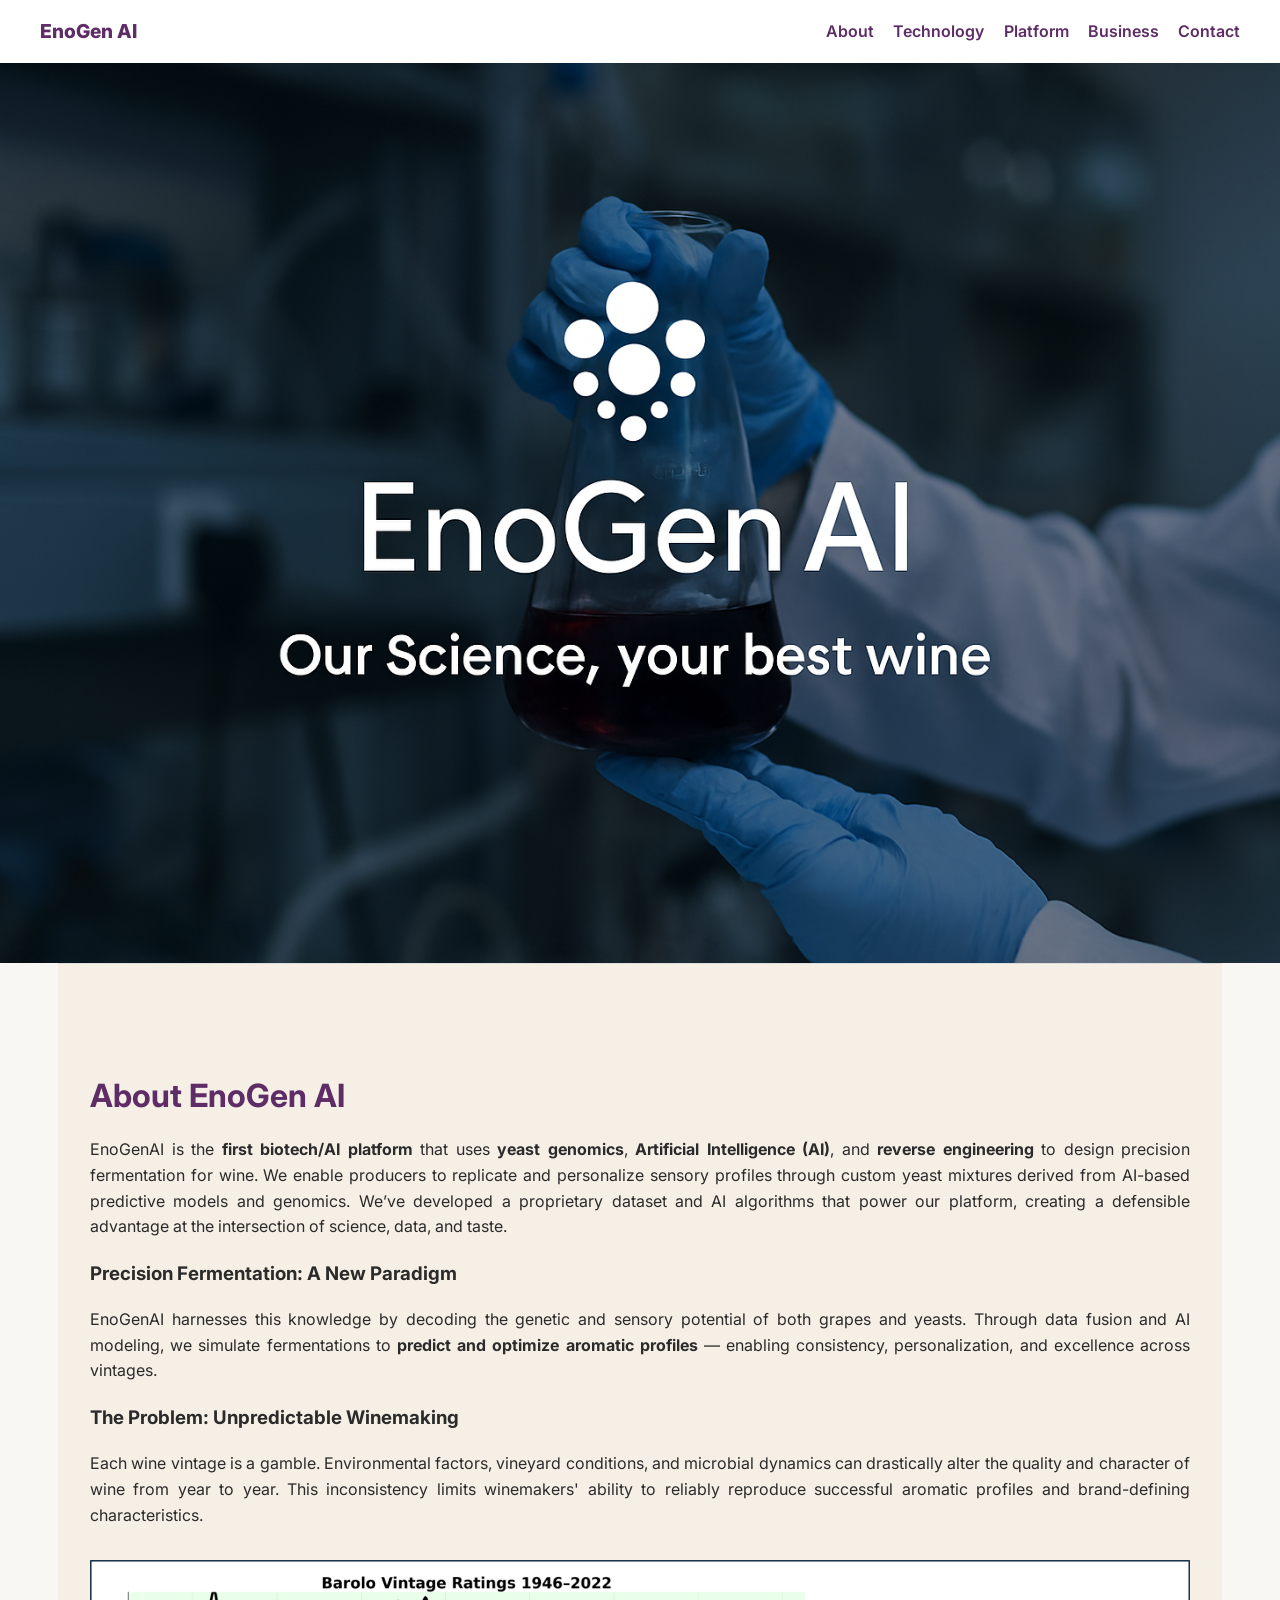
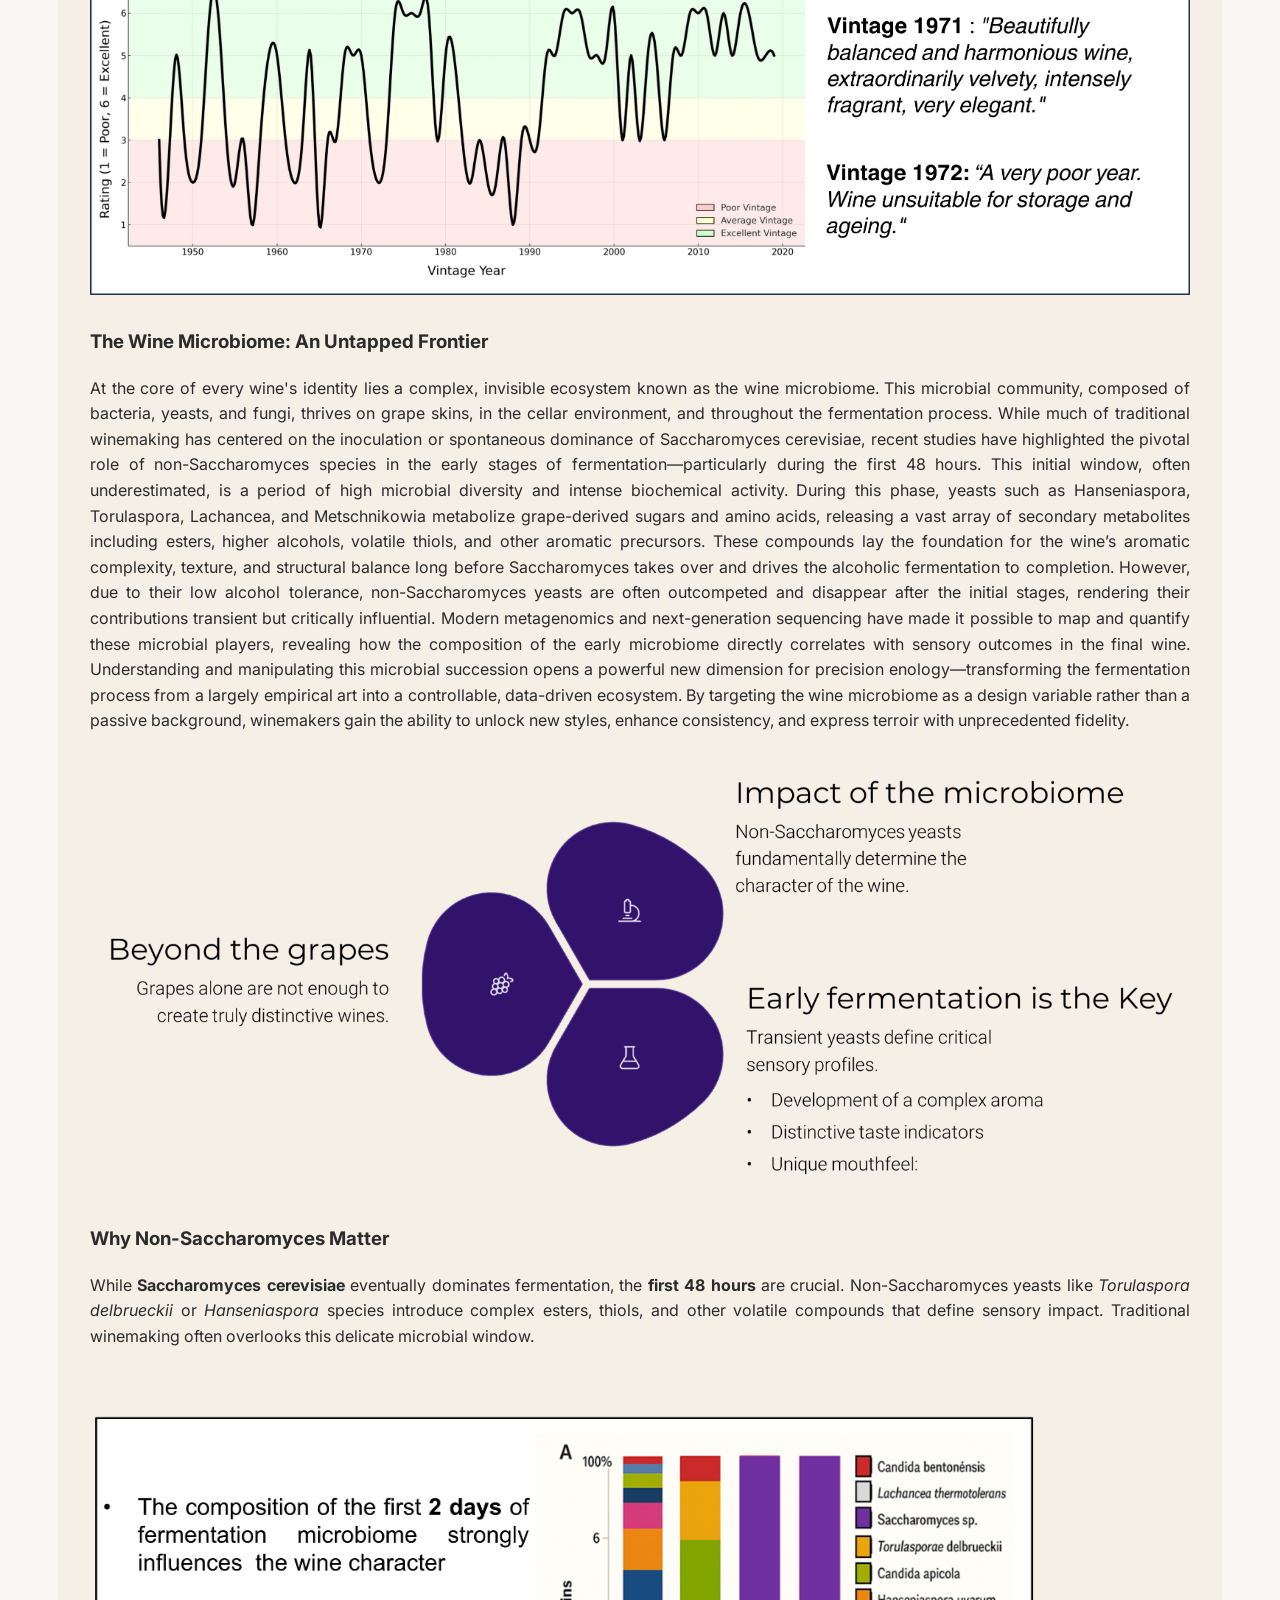
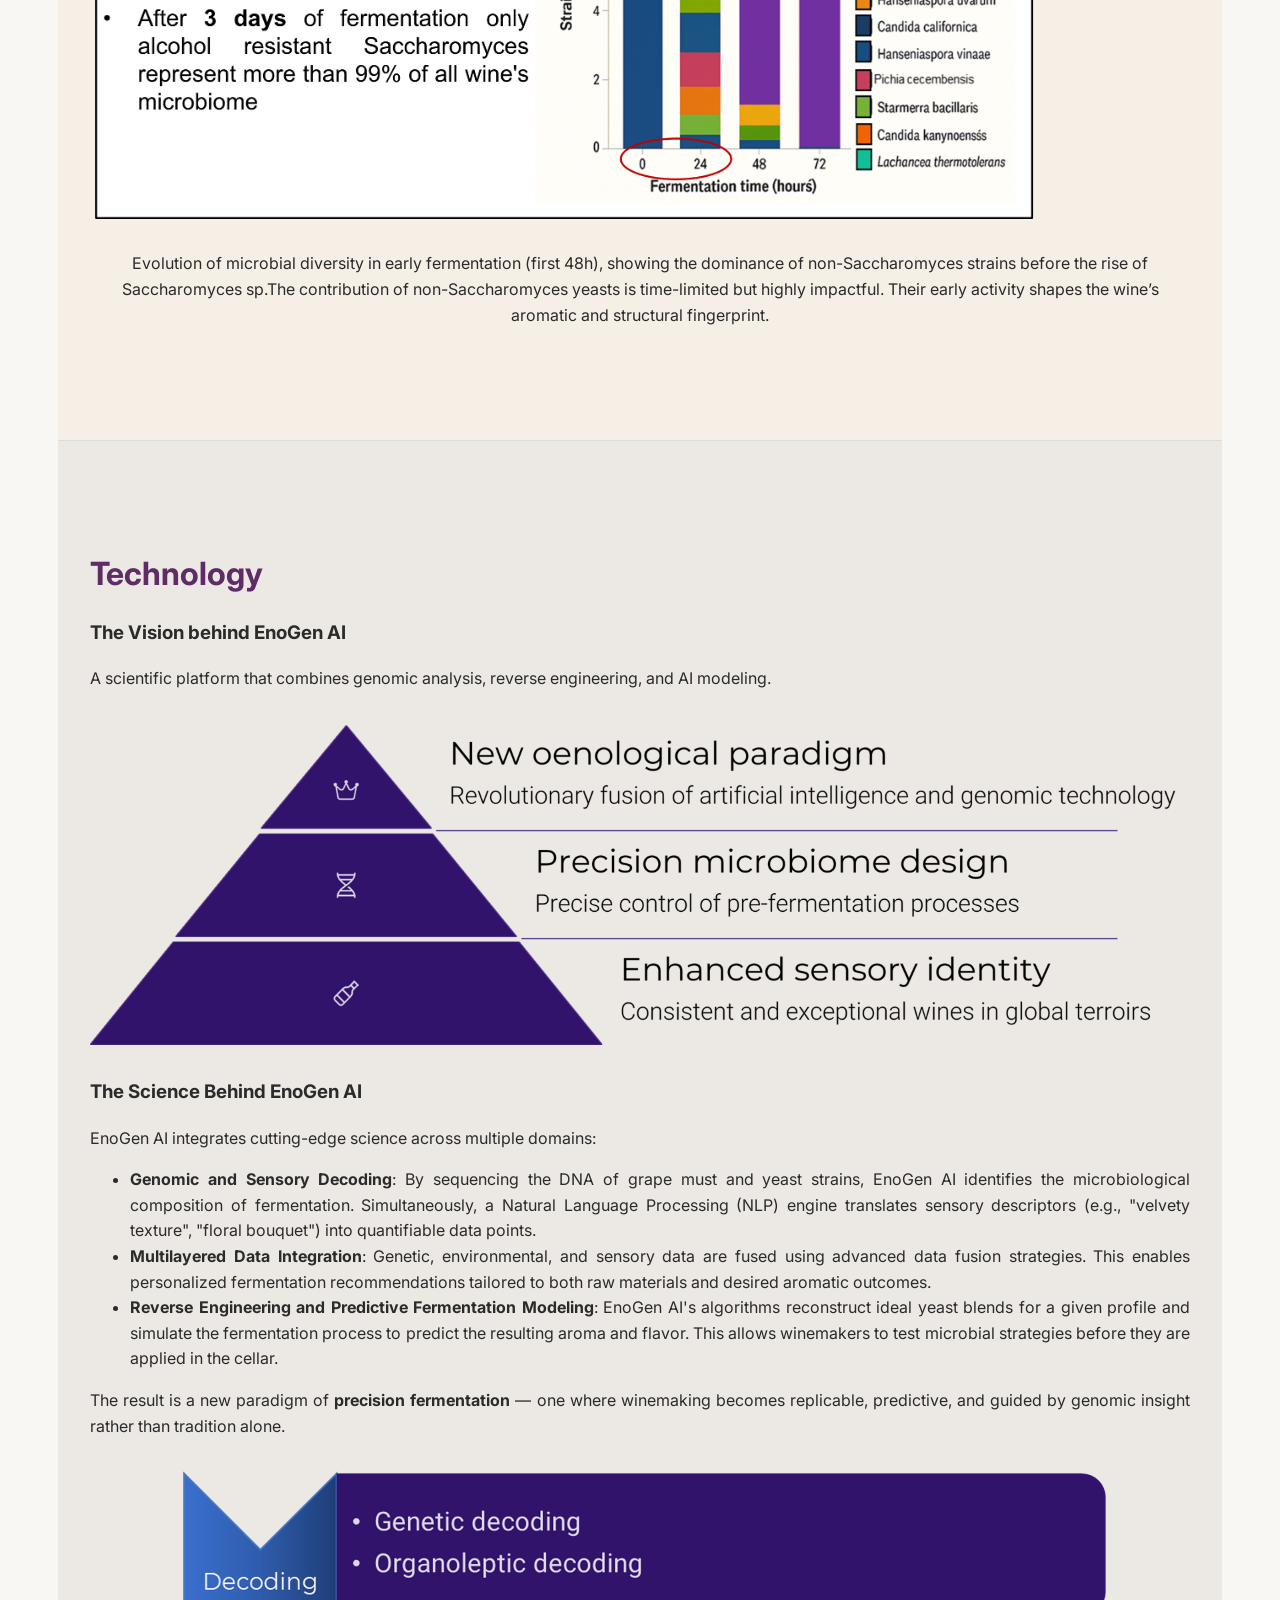
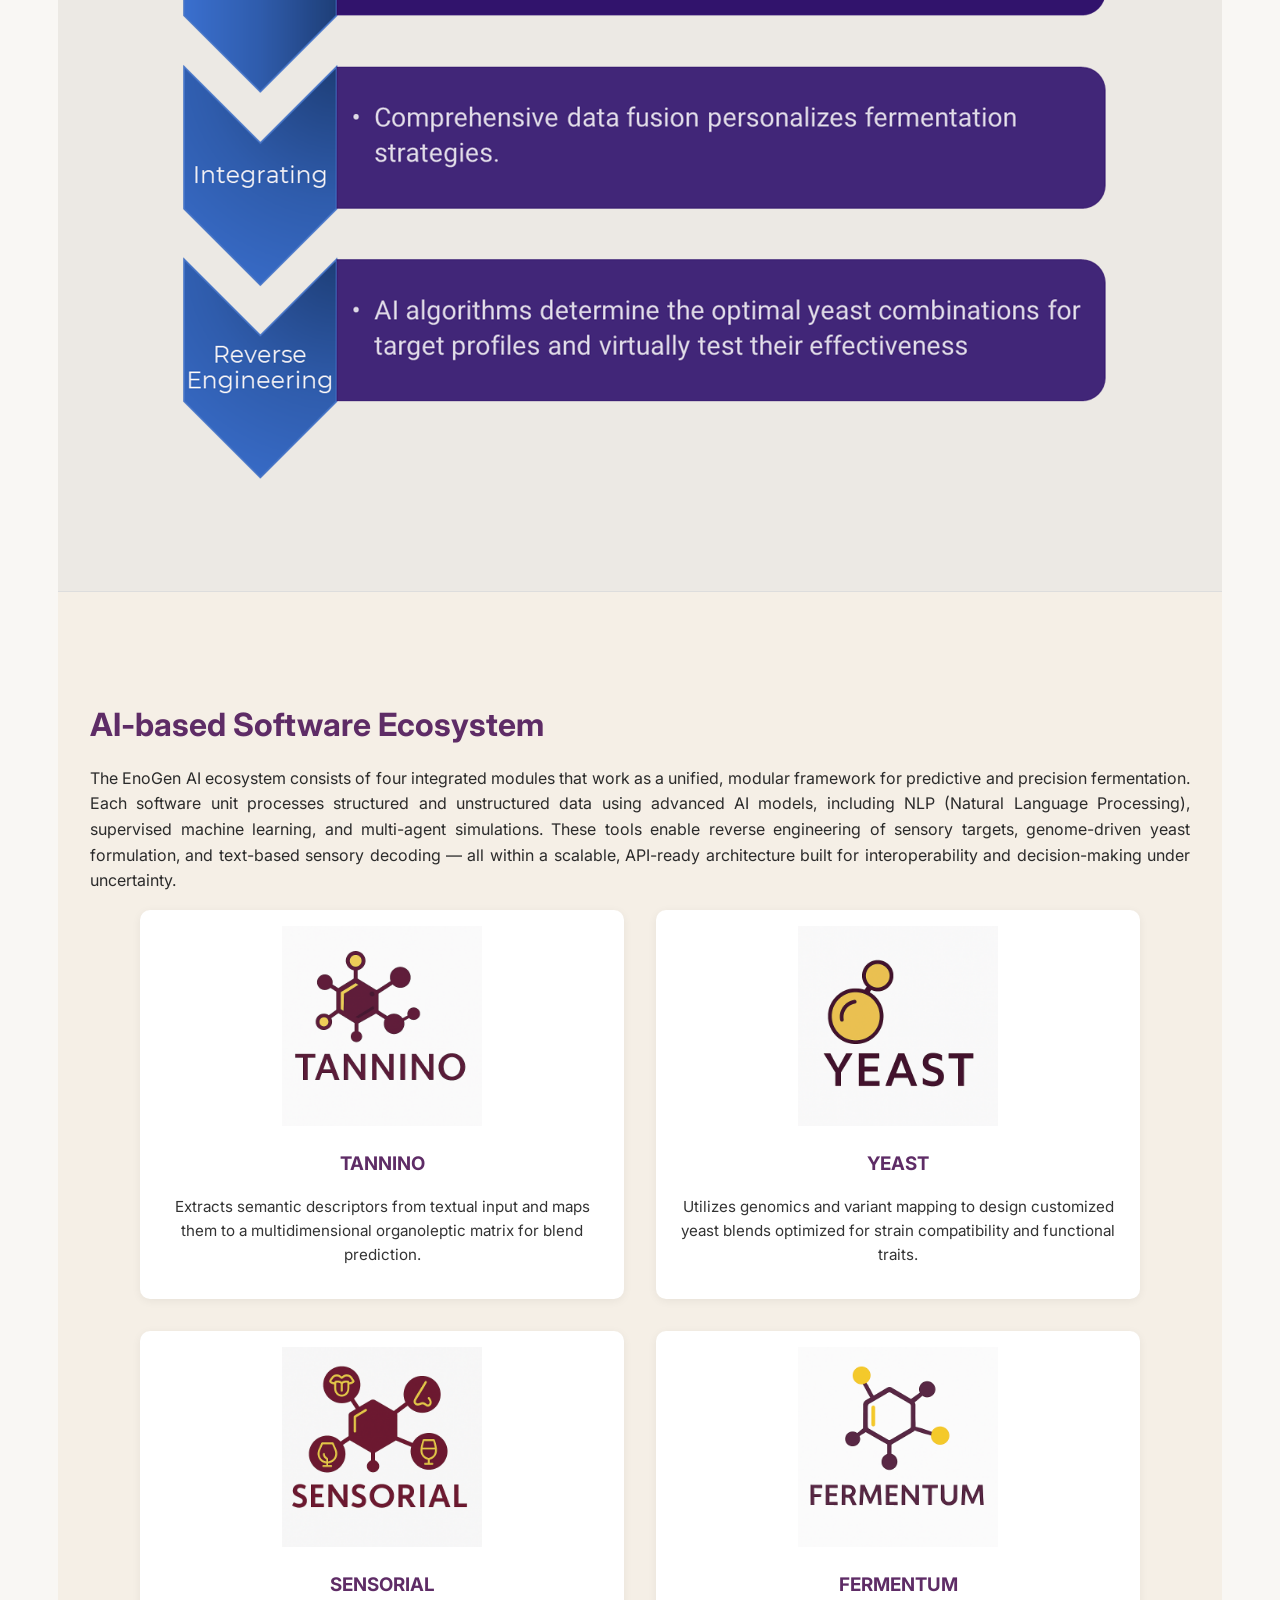
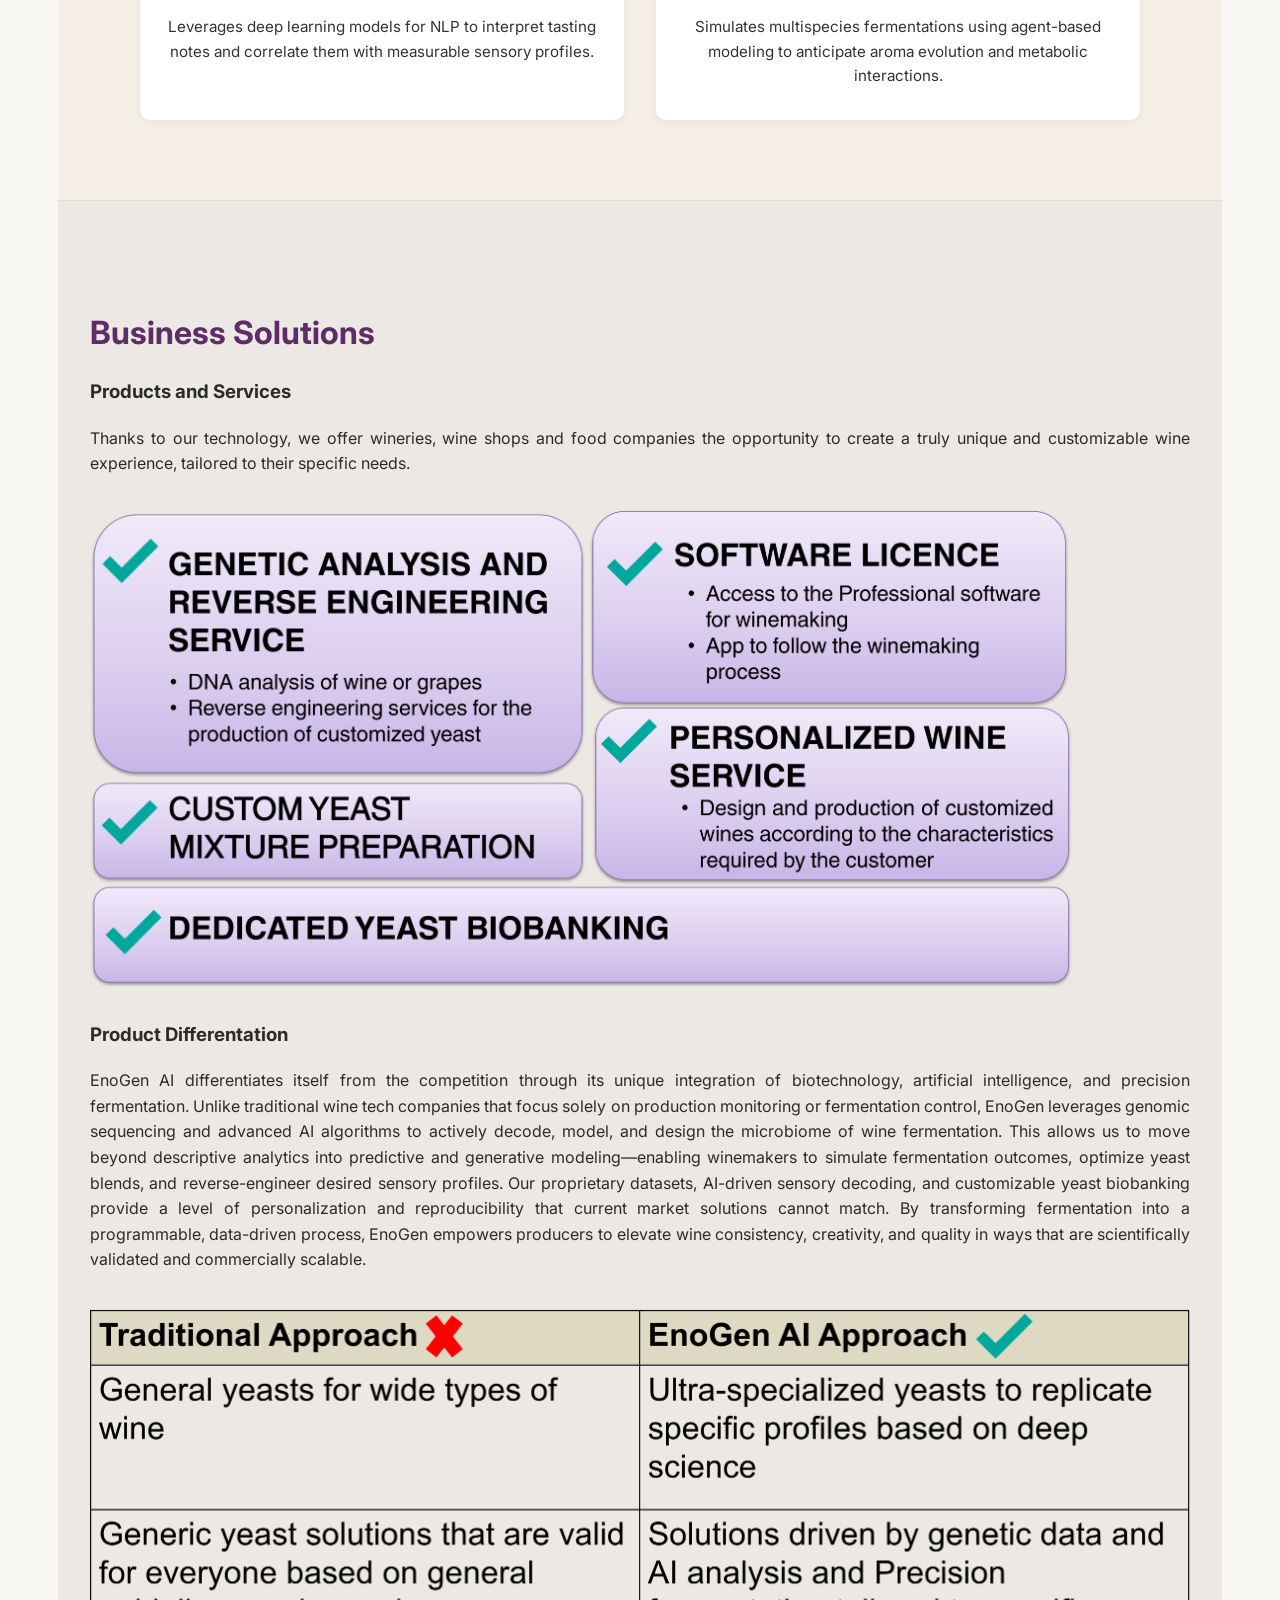
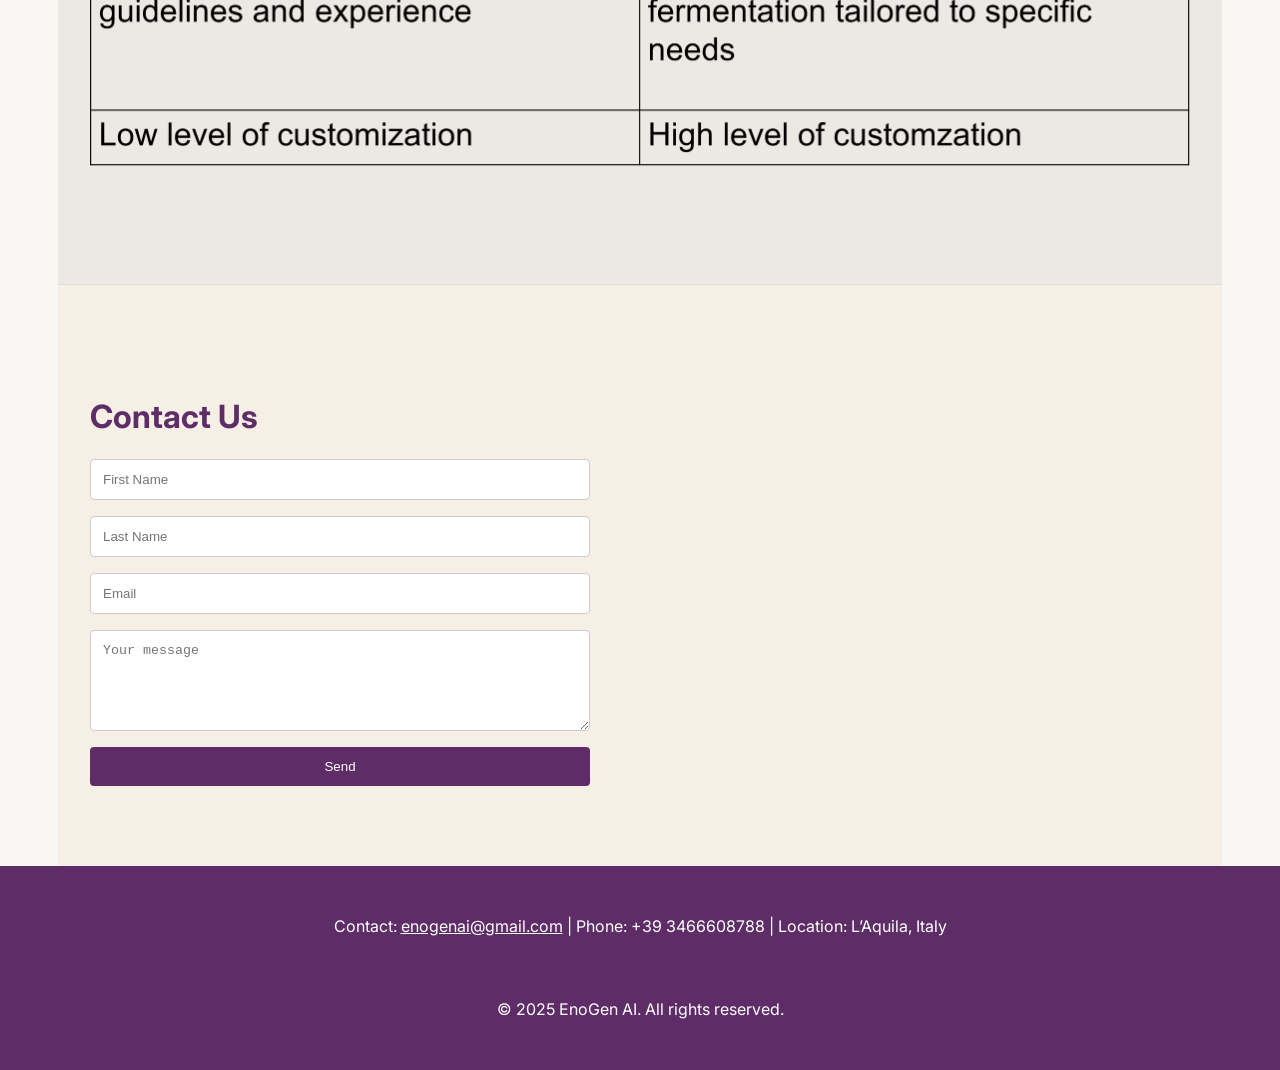
==== index.htm @ fe149476 "Update index.htm" ====
<!DOCTYPE html>
<html lang="en">
<head>
  <meta charset="UTF-8" />
  <meta name="viewport" content="width=device-width, initial-scale=1.0"/>
  <title>EnoGen AI</title>
  <link href="https://fonts.googleapis.com/css2?family=Inter:wght@400;600;800&display=swap" rel="stylesheet">
  <style>
    html {
      scroll-behavior: smooth;
    }
    body {
      font-family: 'Inter', sans-serif;
      margin: 0;
      background: #f9f7f4;
      color: #2b2b2b;
      line-height: 1.6;
    }
    nav {
      background: #fff;
      box-shadow: 0 2px 8px rgba(0,0,0,0.05);
      position: sticky;
      top: 0;
      z-index: 1000;
      padding: 1rem 2rem;
    }

    .nav-container {
      display: flex;
      justify-content: space-between;
      align-items: center;
      flex-wrap: wrap;
      max-width: 1200px;
      margin: 0 auto;
    }

    .brand {
      font-weight: 800;
      color: #5e2c66;
      font-size: 1.2rem;
    }

    .nav-links {
      display: flex;
      gap: 1.2rem;
    }

    .nav-links a {
      text-decoration: none;
      color: #5e2c66;
      font-weight: 600;
    }

    #menu-toggle {
      display: none;
      font-size: 1.5rem;
      background: none;
      border: none;
      cursor: pointer;
      color: #5e2c66;
    }

    @media screen and (max-width: 768px) {
      .nav-container {
        flex-direction: column;
        align-items: flex-start;
      }

      .nav-links {
        display: none;
        flex-direction: column;
        width: 100%;
        margin-top: 1rem;
      }

      .nav-links.show {
        display: flex;
      }

      .nav-links a {
        margin: 0.5rem 0;
        padding: 0.5rem 0;
        text-align: left;
      }

      #menu-toggle {
        display: block;
        align-self: flex-end;
      }
      .module-card img {
        width: 120px !important;
    }

     .module-card p {
       font-size: 0.9rem;
    }
}

    header {
      background: url('hero-enogen.jpg') center/cover no-repeat;
      height: 100vh;
      width: 100%;
    }
    section {
  padding: 4rem 2rem;
  max-width: 1100px;
  margin: 0 auto;
  text-align: justify;
}

section h2 {
  font-size: 2rem;
  margin-bottom: 1rem;
  color: #5e2c66;
}

footer {
  background: #5e2c66;
  color: #fff;
  padding: 2rem;
  text-align: center;
}

.module-card {
  padding: 1rem;
  background: #fff;
  border-radius: 10px;
  box-shadow: 0 2px 10px rgba(0,0,0,0.06);
}

.module-card h3 {
  margin: 0.5rem 0;
  color: #5e2c66;
}

.module-card p {
  font-size: 0.95rem;
  color: #333;
}
  
.section-light {
  background-color: #f5efe6;
}

.section-dark {
  background-color: #ece9e4;
}

section {
  padding: 5rem 2rem;
  max-width: 1100px;
  margin: 0 auto;
  text-align: justify;
  transition: background-color 0.3s ease-in-out;
  border-top: 1px solid #ddd;
}

section h2 {
  font-size: 2rem;
  margin-bottom: 1rem;
  color: #5e2c66;
}

</style>
</head>
<body>
  <nav>
    <div class="nav-container">
      <strong class="brand">EnoGen AI</strong>
      <div class="nav-links" id="menu-links">
        <a href="#about">About</a>
        <a href="#technology">Technology</a>
        <a href="#modules">Platform</a>
        <a href="#business">Business</a>
        <a href="#contact">Contact</a>
      </div>
      <button id="menu-toggle" aria-label="Toggle Menu">☰</button>
    </div>
  </nav>

  <header></header>
  <section id="about" class="section section-light">
    <h2>About EnoGen AI</h2>
    <p>EnoGenAI is the <strong>first biotech/AI platform</strong> that uses <strong>yeast genomics</strong>, <strong>Artificial Intelligence (AI)</strong>, and <strong>reverse engineering</strong> to design precision fermentation for wine. We enable producers to replicate and personalize sensory profiles through custom yeast mixtures derived from AI-based predictive models and genomics. We’ve developed a proprietary dataset and AI algorithms that power our platform, creating a defensible advantage at the intersection of science, data, and taste.</p>
    
    <h3>Precision Fermentation: A New Paradigm</h3>
    <p>EnoGenAI harnesses this knowledge by decoding the genetic and sensory potential of both grapes and yeasts. Through data fusion and AI modeling, we simulate fermentations to <strong>predict and optimize aromatic profiles</strong> — enabling consistency, personalization, and excellence across vintages.</p>
    <h3>The Problem: Unpredictable Winemaking</h3>
    <p>Each wine vintage is a gamble. Environmental factors, vineyard conditions, and microbial dynamics can drastically alter the quality and character of wine from year to year. This inconsistency limits winemakers' ability to reliably reproduce successful aromatic profiles and brand-defining characteristics.</p>
    <img src="barolo.png" alt="Barolo Vintage Ratings" style="max-width:100%; margin:2rem auto; display:block;">

    <h3>The Wine Microbiome: An Untapped Frontier</h3>
    <p>At the core of every wine's identity lies a complex, invisible ecosystem known as the wine microbiome. This microbial community, composed of bacteria, yeasts, and fungi, thrives on grape skins, in the cellar environment, and throughout the fermentation process. While much of traditional winemaking has centered on the inoculation or spontaneous dominance of Saccharomyces cerevisiae, recent studies have highlighted the pivotal role of non-Saccharomyces species in the early stages of fermentation—particularly during the first 48 hours. This initial window, often underestimated, is a period of high microbial diversity and intense biochemical activity. During this phase, yeasts such as Hanseniaspora, Torulaspora, Lachancea, and Metschnikowia metabolize grape-derived sugars and amino acids, releasing a vast array of secondary metabolites including esters, higher alcohols, volatile thiols, and other aromatic precursors. These compounds lay the foundation for the wine’s aromatic complexity, texture, and structural balance long before Saccharomyces takes over and drives the alcoholic fermentation to completion. However, due to their low alcohol tolerance, non-Saccharomyces yeasts are often outcompeted and disappear after the initial stages, rendering their contributions transient but critically influential. Modern metagenomics and next-generation sequencing have made it possible to map and quantify these microbial players, revealing how the composition of the early microbiome directly correlates with sensory outcomes in the final wine. Understanding and manipulating this microbial succession opens a powerful new dimension for precision enology—transforming the fermentation process from a largely empirical art into a controllable, data-driven ecosystem. By targeting the wine microbiome as a design variable rather than a passive background, winemakers gain the ability to unlock new styles, enhance consistency, and express terroir with unprecedented fidelity.</p>
    <img src="microbiome.png" alt="Microbiome Components" style="max-width:100%; margin:2rem auto; display:block;">

    <h3>Why Non-Saccharomyces Matter</h3>
    <p>While <strong style="font-size: 1rem;">Saccharomyces cerevisiae</strong> eventually dominates fermentation, the <strong style="font-size: 1rem;">first 48 hours</strong> are crucial. Non-Saccharomyces yeasts like <em>Torulaspora delbrueckii</em> or <em>Hanseniaspora</em> species introduce complex esters, thiols, and other volatile compounds that define sensory impact. Traditional winemaking often overlooks this delicate microbial window.</p>

    <figure style="text-align:center; margin:2rem auto;">
      <img src="non sacc_1.png" alt="Non-Saccharomyces Timeline 1" style="max-width:100%; margin:2rem auto; display:block;>
      <figcaption style="font-size: 0.95rem; color: #444; margin-top: 0.5rem;">
          Evolution of microbial diversity in early fermentation (first 48h), showing the dominance of non-Saccharomyces strains before the rise of Saccharomyces sp.The contribution of non-Saccharomyces yeasts is time-limited but highly impactful. Their early activity shapes the wine’s aromatic and structural fingerprint.
      </figcaption>
    </figure>
  </section>
  <section id="technology" class="section section-dark">
    <h2>Technology</h2>

    <h3>The Vision behind EnoGen AI</h3>
    <p>A scientific platform that combines genomic analysis, reverse engineering, and AI modeling.</p>
    <img src="vision.png" alt="EnoGen Vision Pyramid" style="display:block; margin:2rem auto; max-width:100%;">

    <h3>The Science Behind EnoGen AI</h3>
    <p>EnoGen AI integrates cutting-edge science across multiple domains:</p>
    <ul>
      <li><strong>Genomic and Sensory Decoding</strong>: By sequencing the DNA of grape must and yeast strains, EnoGen AI identifies the microbiological composition of fermentation. Simultaneously, a Natural Language Processing (NLP) engine translates sensory descriptors (e.g., "velvety texture", "floral bouquet") into quantifiable data points.</li>
      <li><strong>Multilayered Data Integration</strong>: Genetic, environmental, and sensory data are fused using advanced data fusion strategies. This enables personalized fermentation recommendations tailored to both raw materials and desired aromatic outcomes.</li>
      <li><strong>Reverse Engineering and Predictive Fermentation Modeling</strong>: EnoGen AI's algorithms reconstruct ideal yeast blends for a given profile and simulate the fermentation process to predict the resulting aroma and flavor. This allows winemakers to test microbial strategies before they are applied in the cellar.</li>
    </ul>
    <p>The result is a new paradigm of <strong>precision fermentation</strong> — one where winemaking becomes replicable, predictive, and guided by genomic insight rather than tradition alone.</p>
    <img src="science.png" alt="EnoGen AI Science Flow" style="display:block; margin:2rem auto; max-width:90%;">
  </section>
  <section id="modules" class="section section-light">
    <h2>AI-based Software Ecosystem</h2>

    <p>
      The EnoGen AI ecosystem consists of four integrated modules that work as a unified, modular framework for predictive and precision fermentation.
      Each software unit processes structured and unstructured data using advanced AI models, including NLP (Natural Language Processing), supervised machine learning,
      and multi-agent simulations. These tools enable reverse engineering of sensory targets, genome-driven yeast formulation, and text-based sensory decoding —
      all within a scalable, API-ready architecture built for interoperability and decision-making under uncertainty.
    </p>

    <div style="display: grid; grid-template-columns: repeat(2, 1fr); gap: 2rem; max-width: 1000px; margin: 0 auto; text-align: center;">
      <div class="module-card">
        <img src="tannino_logo_2.png" alt="Tannino Logo" style="width: 200px; margin-bottom: 0.5rem;">
        <h3>TANNINO</h3>
        <p>Extracts semantic descriptors from textual input and maps them to a multidimensional organoleptic matrix for blend prediction.</p>
      </div>

      <div class="module-card">
        <img src="logo_yeast_chiaro.png" alt="Yeast Logo" style="width: 200px; margin-bottom: 0.5rem;">
        <h3>YEAST</h3>
        <p>Utilizes genomics and variant mapping to design customized yeast blends optimized for strain compatibility and functional traits.</p>
      </div>

      <div class="module-card">
        <img src="Logo_Sensorial.png" alt="Sensorial Logo" style="width: 200px; margin-bottom: 0.5rem;">
        <h3>SENSORIAL</h3>
        <p>Leverages deep learning models for NLP to interpret tasting notes and correlate them with measurable sensory profiles.</p>
      </div>

      <div class="module-card">
        <img src="Logo fermentum.png" alt="Fermentum Logo" style="width: 200px; margin-bottom: 0.5rem;">
        <h3>FERMENTUM</h3>
        <p>Simulates multispecies fermentations using agent-based modeling to anticipate aroma evolution and metabolic interactions.</p>
      </div>
    </div>
  </section>

  
<section id="business" class="section section-dark">
  <h2>Business Solutions</h2>
  <h3>Products and Services</h3>
  <p>Thanks to our technology, we offer wineries, wine shops and food companies the opportunity to create a truly unique and customizable wine experience, tailored to their specific needs.</p>
 
  <img src="business.png" alt="Business Services" style="display:block; max-width:110%; margin:2rem auto;">
  <h3>Product Differentation</h3>
  <p>EnoGen AI differentiates itself from the competition through its unique integration of biotechnology, artificial intelligence, and precision fermentation. Unlike traditional wine tech companies that focus solely on production monitoring or fermentation control, EnoGen leverages genomic sequencing and advanced AI algorithms to actively decode, model, and design the microbiome of wine fermentation. This allows us to move beyond descriptive analytics into predictive and generative modeling—enabling winemakers to simulate fermentation outcomes, optimize yeast blends, and reverse-engineer desired sensory profiles. Our proprietary datasets, AI-driven sensory decoding, and customizable yeast biobanking provide a level of personalization and reproducibility that current market solutions cannot match. By transforming fermentation into a programmable, data-driven process, EnoGen empowers producers to elevate wine consistency, creativity, and quality in ways that are scientifically validated and commercially scalable.</p>
  
   <img src="tab.png" alt="Table Differentation" style="display:block; max-width:100%; margin:2rem auto;">
  
  </section>

  <section id="contact" class="section section-light" style="max-width: 1100px; margin: 0 auto;">
    <h2>Contact Us</h2>
    <form action="https://formspree.io/f/xzzgjljp" method="POST" style="display: flex; flex-direction: column; gap: 1rem; max-width: 500px;">
      <input type="text" name="first_name" placeholder="First Name" required style="padding: 0.75rem; border-radius: 4px; border: 1px solid #ccc;">
      <input type="text" name="last_name" placeholder="Last Name" required style="padding: 0.75rem; border-radius: 4px; border: 1px solid #ccc;">
      <input type="email" name="email" placeholder="Email" required style="padding: 0.75rem; border-radius: 4px; border: 1px solid #ccc;">
      <textarea name="message" placeholder="Your message" rows="5" required style="padding: 0.75rem; border-radius: 4px; border: 1px solid #ccc;"></textarea>
      <button type="submit" style="padding: 0.75rem; background-color: #5e2c66; color: white; border: none; border-radius: 4px; cursor: pointer;">Send</button>
    </form>
  </section>
  <footer>
    <p>Contact: <a href="mailto:enogenai@gmail.com" style="color: #fff;">enogenai@gmail.com</a> | Phone: +39 3466608788 | Location: L’Aquila, Italy</p>
    <br>
    <p>&copy; 2025 EnoGen AI. All rights reserved.</p>
  </footer>

<script>
  document.addEventListener('DOMContentLoaded', function() {
    const toggle = document.getElementById('menu-toggle');
    const links = document.getElementById('menu-links');
    toggle.addEventListener('click', function() {
      links.style.display = (links.style.display === 'block') ? 'none' : 'block';
    });
  });
</script>


<script>
  document.addEventListener('DOMContentLoaded', function () {
    const toggle = document.getElementById('menu-toggle');
    const links = document.getElementById('menu-links');
    toggle.addEventListener('click', function () {
      links.classList.toggle('show');
    });
  });
</script>

</body>
</html>
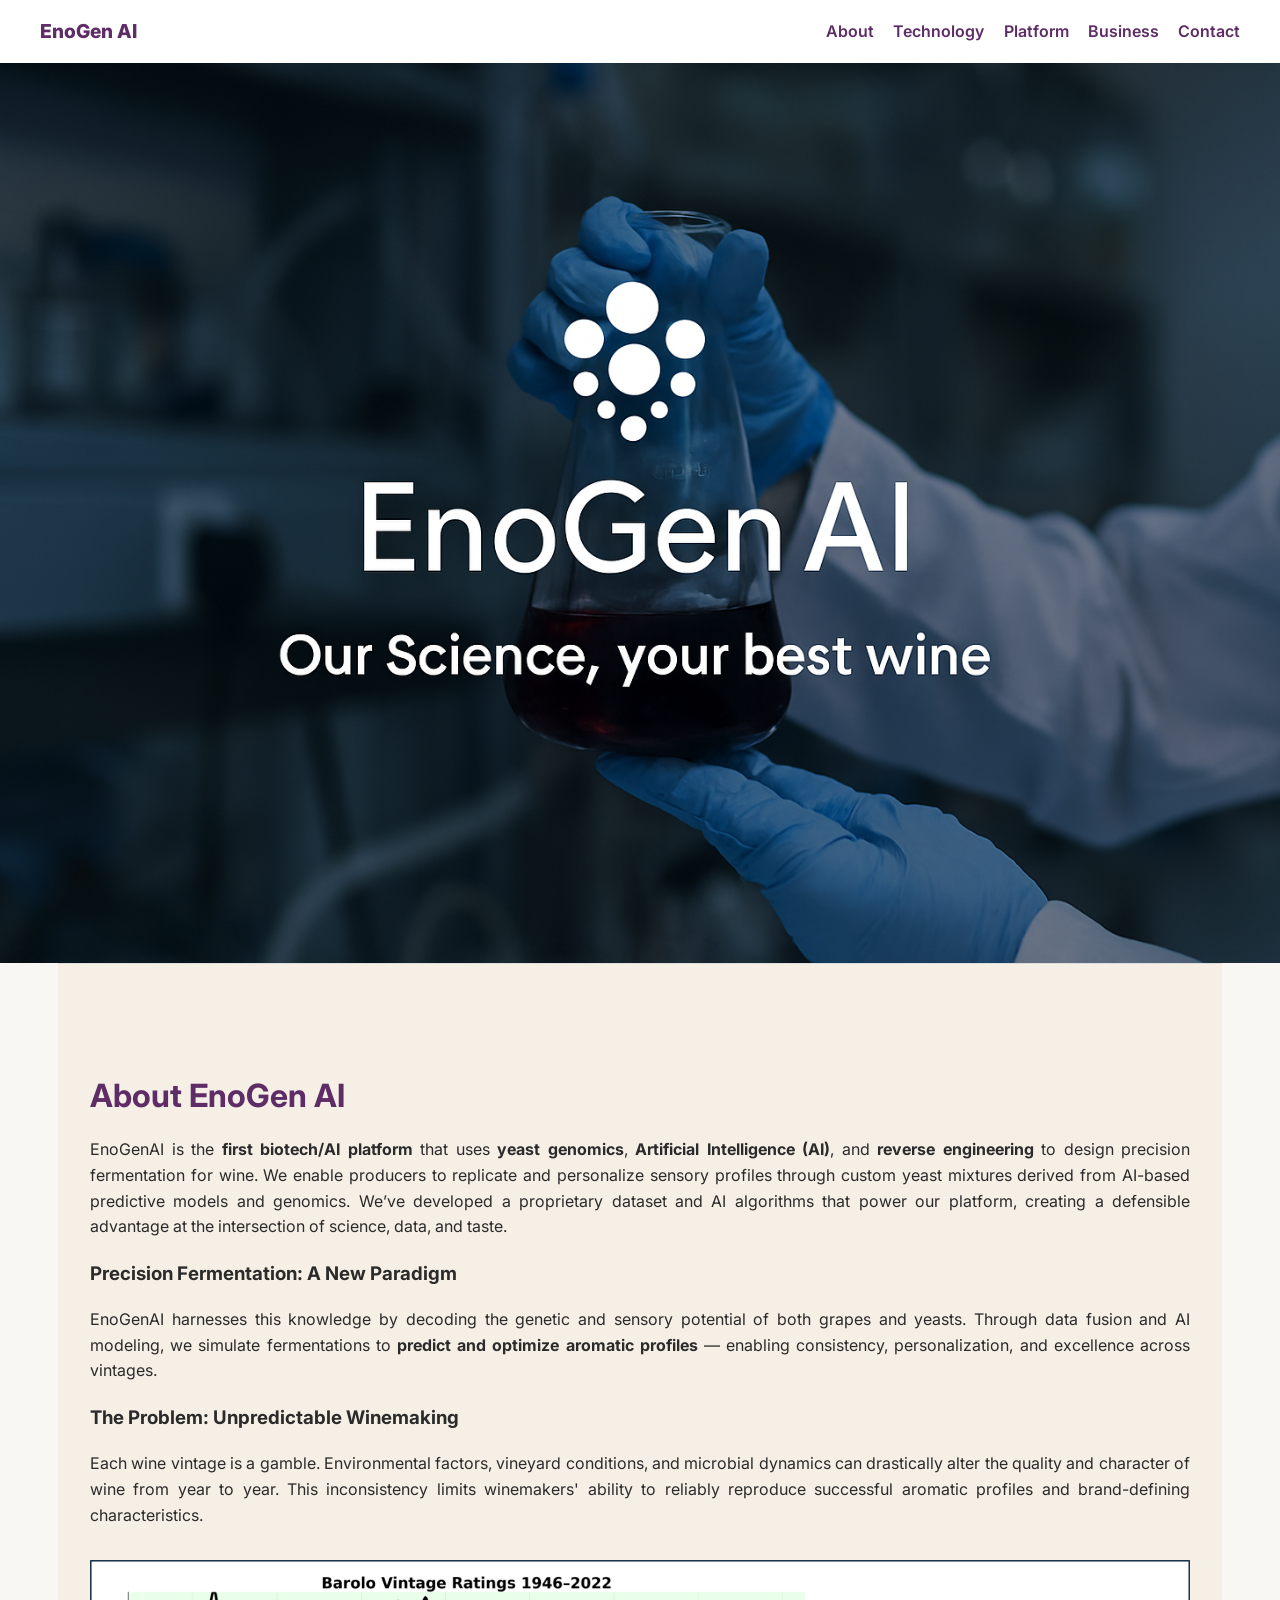
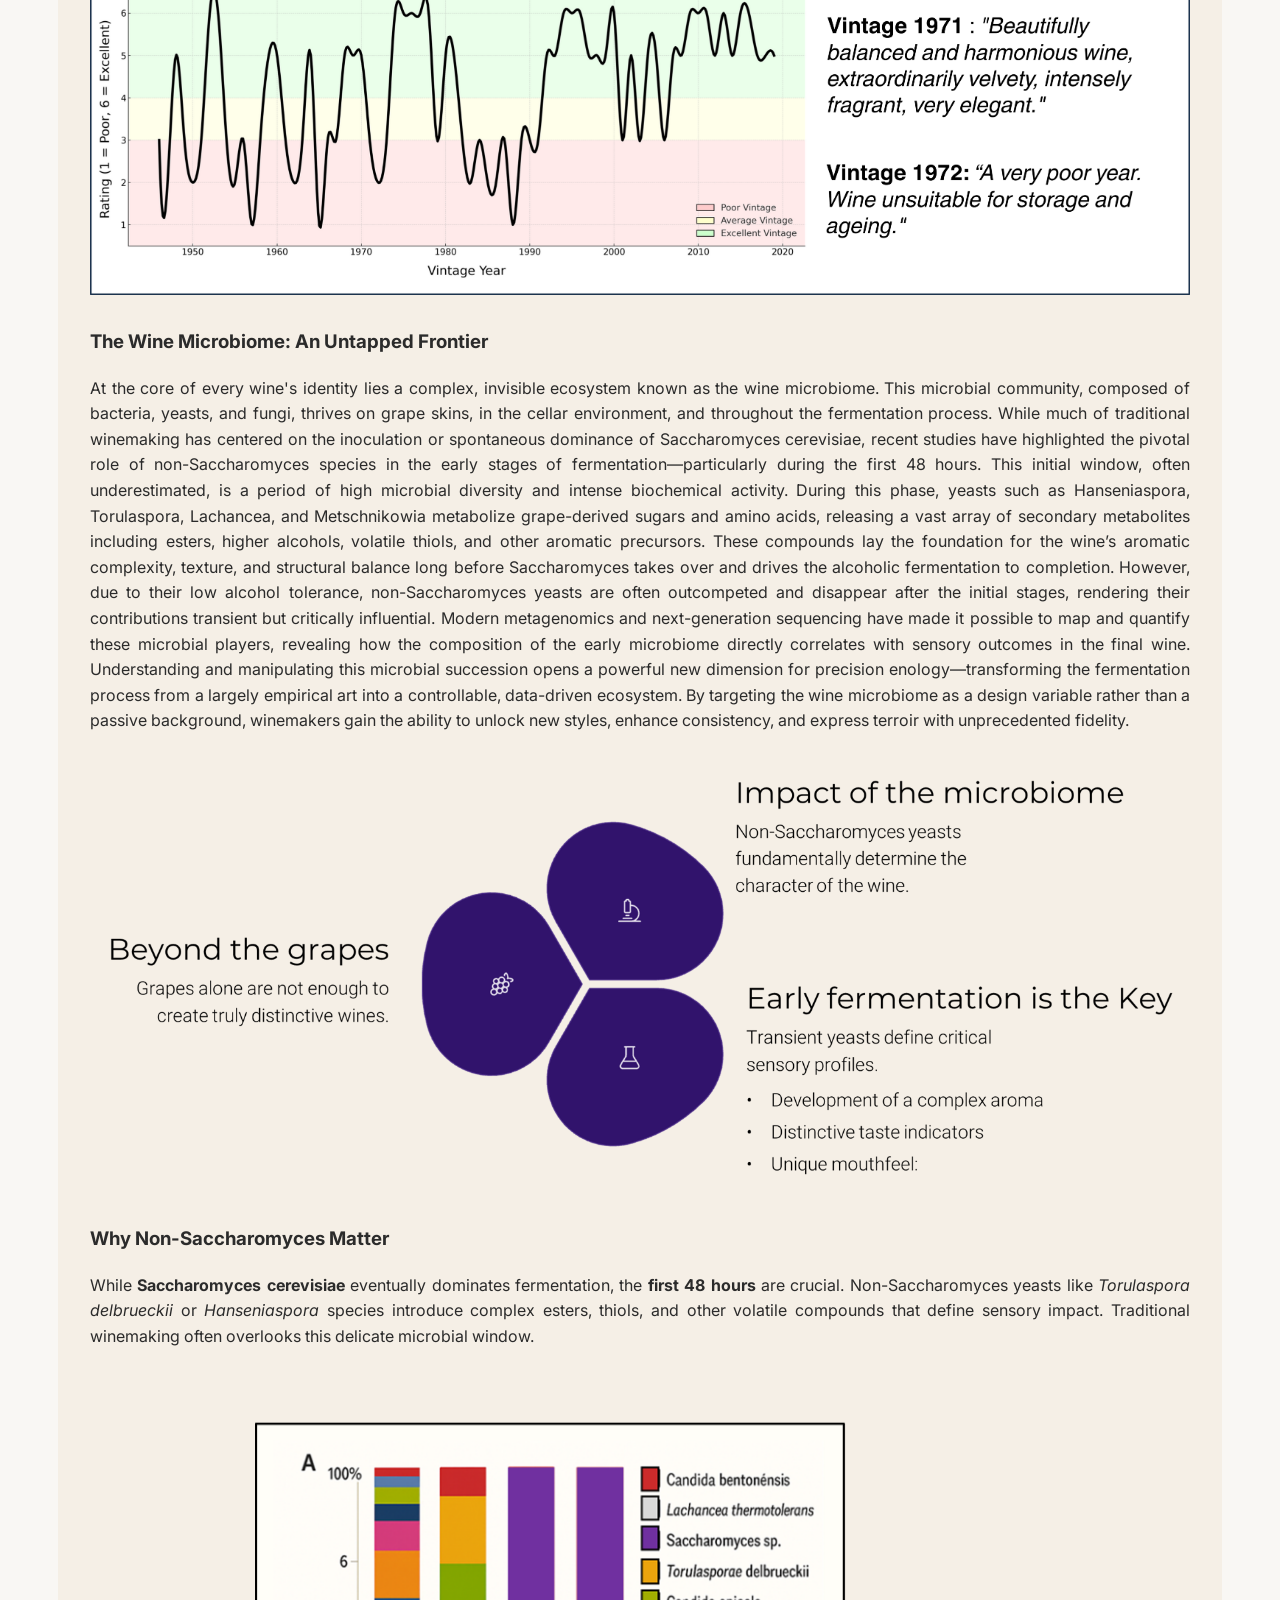
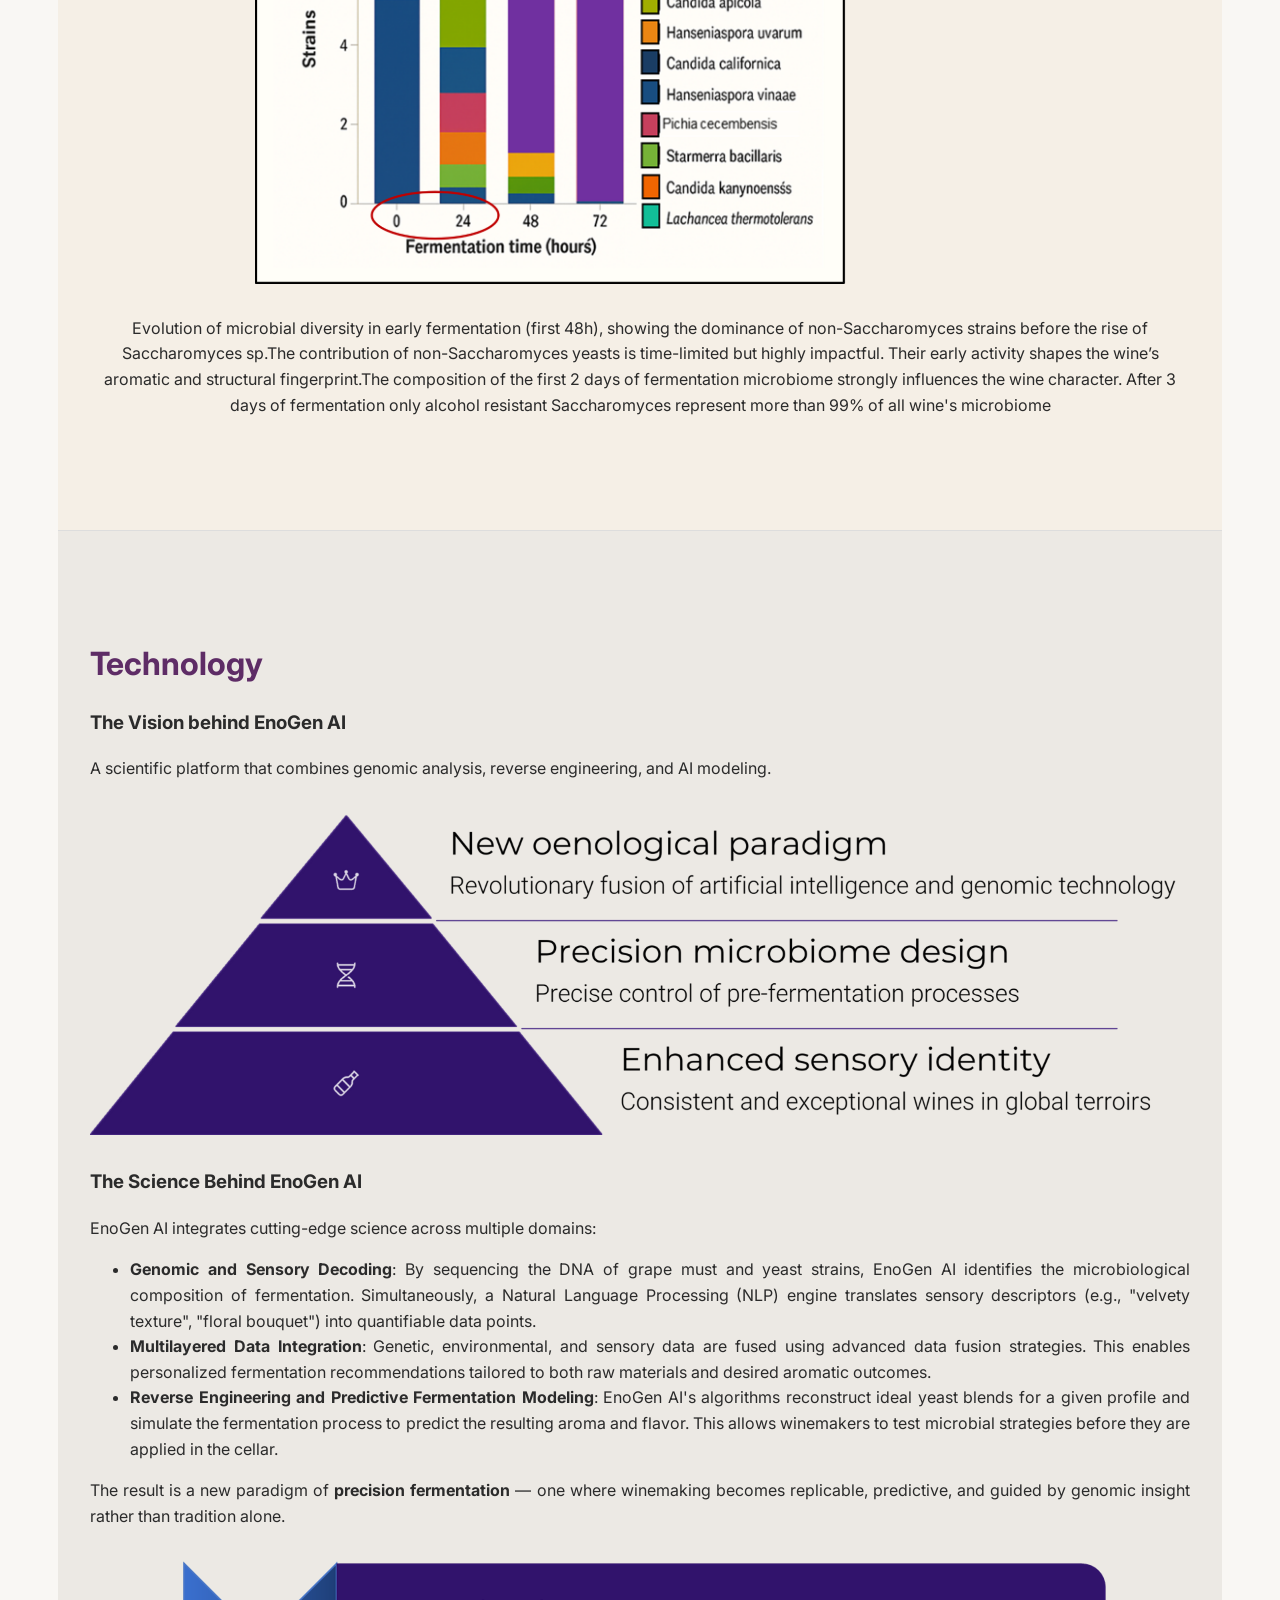
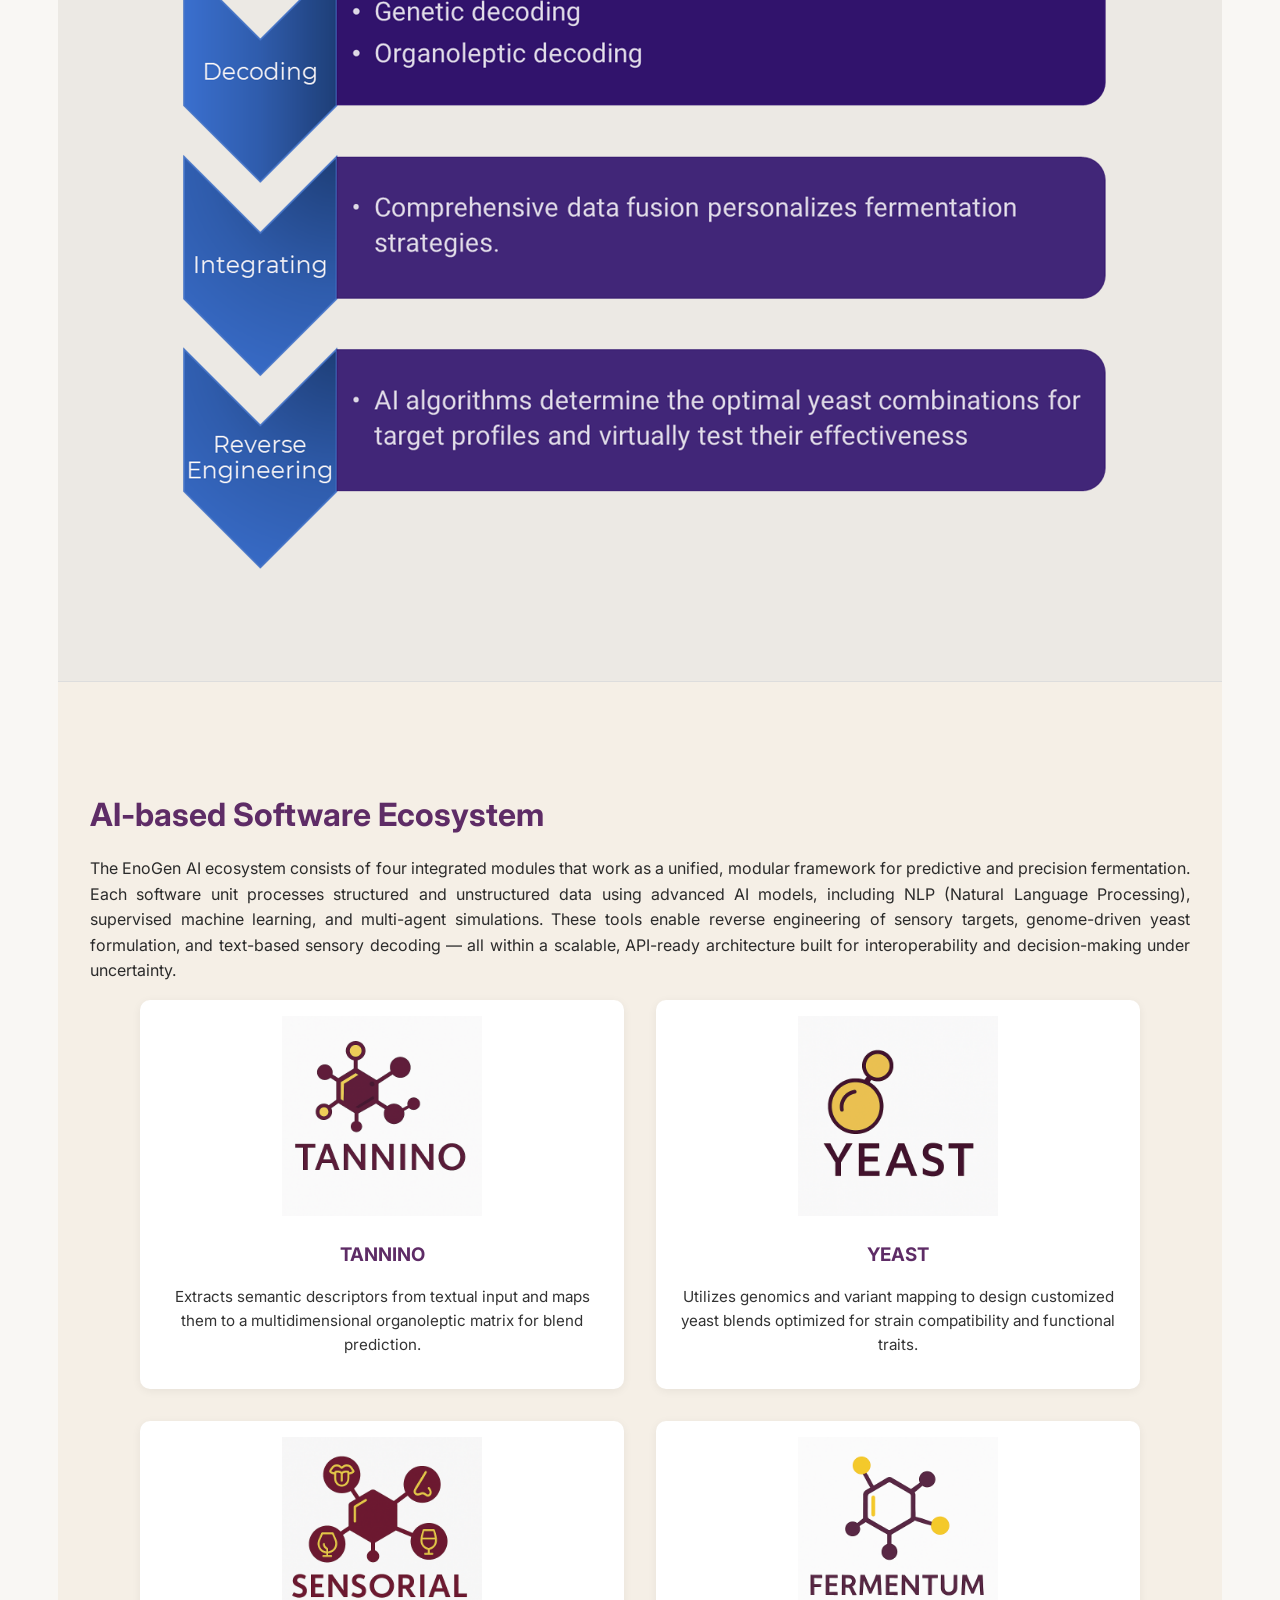
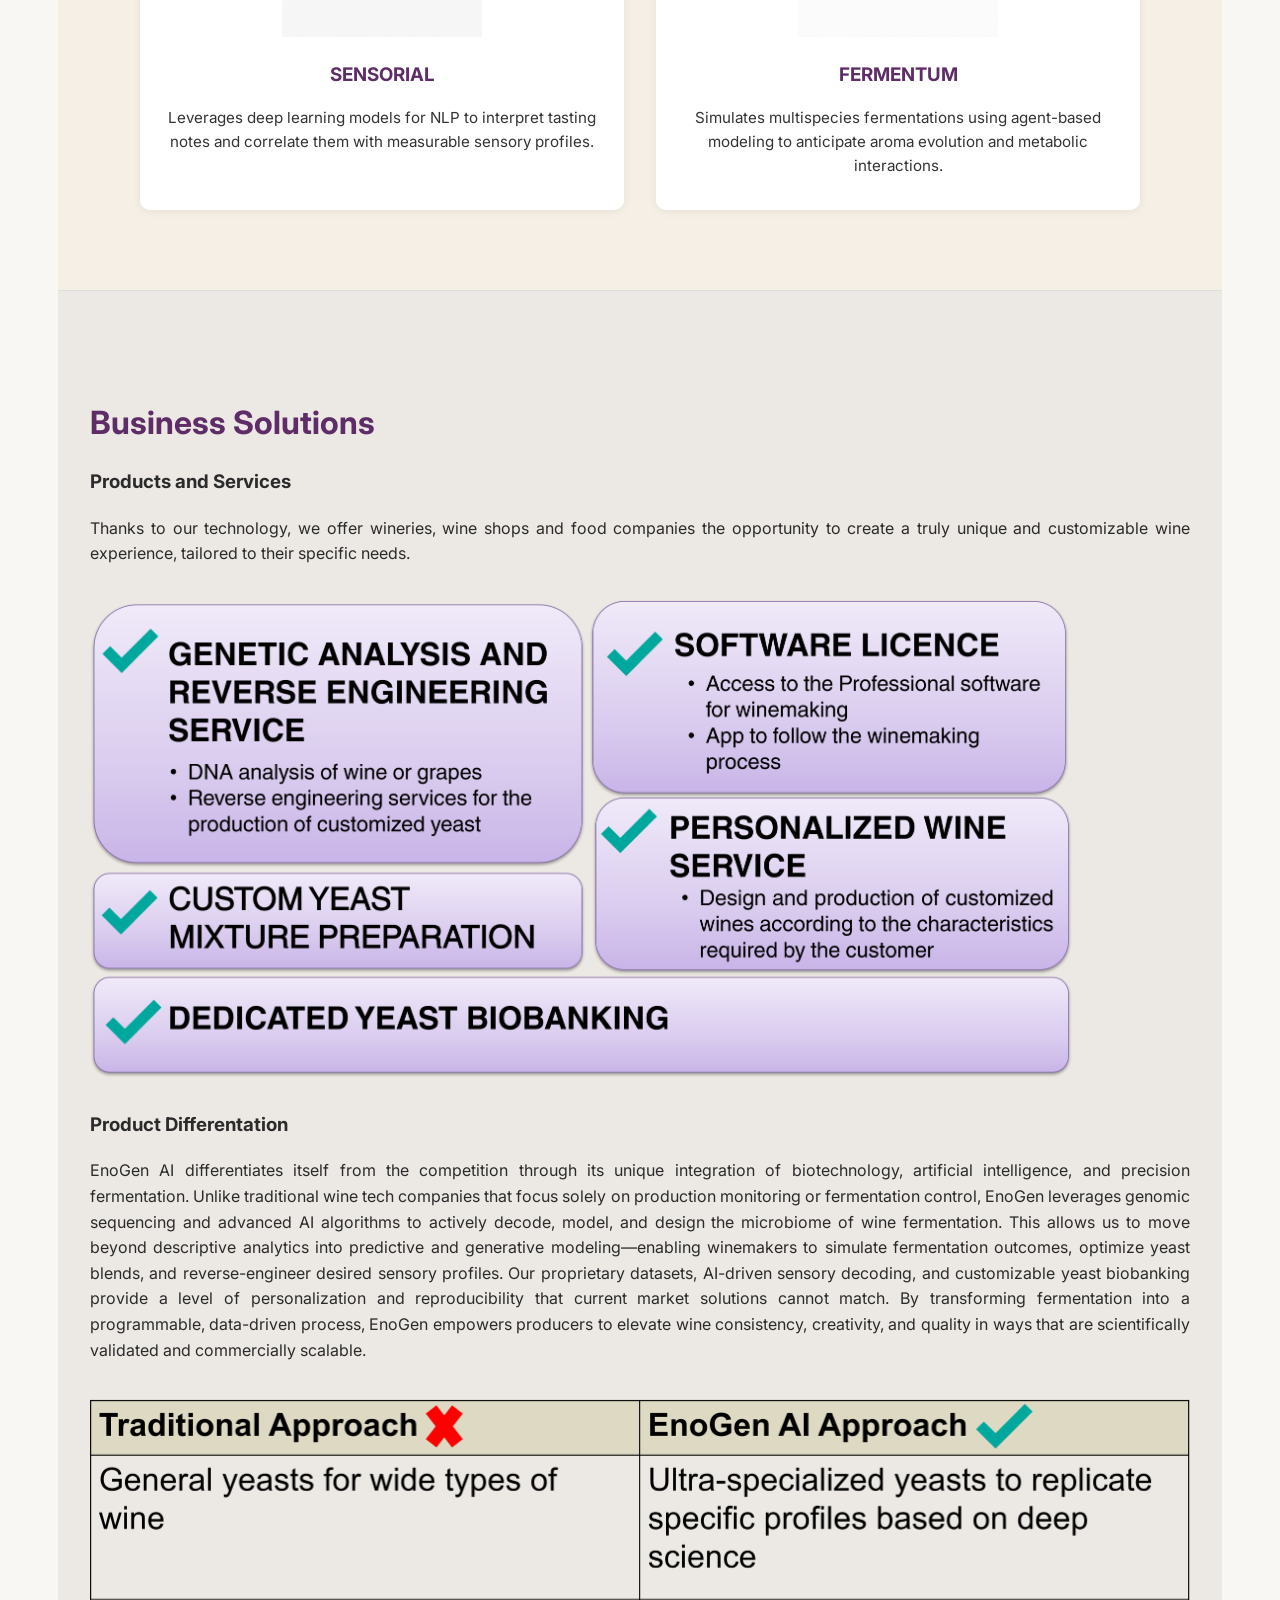
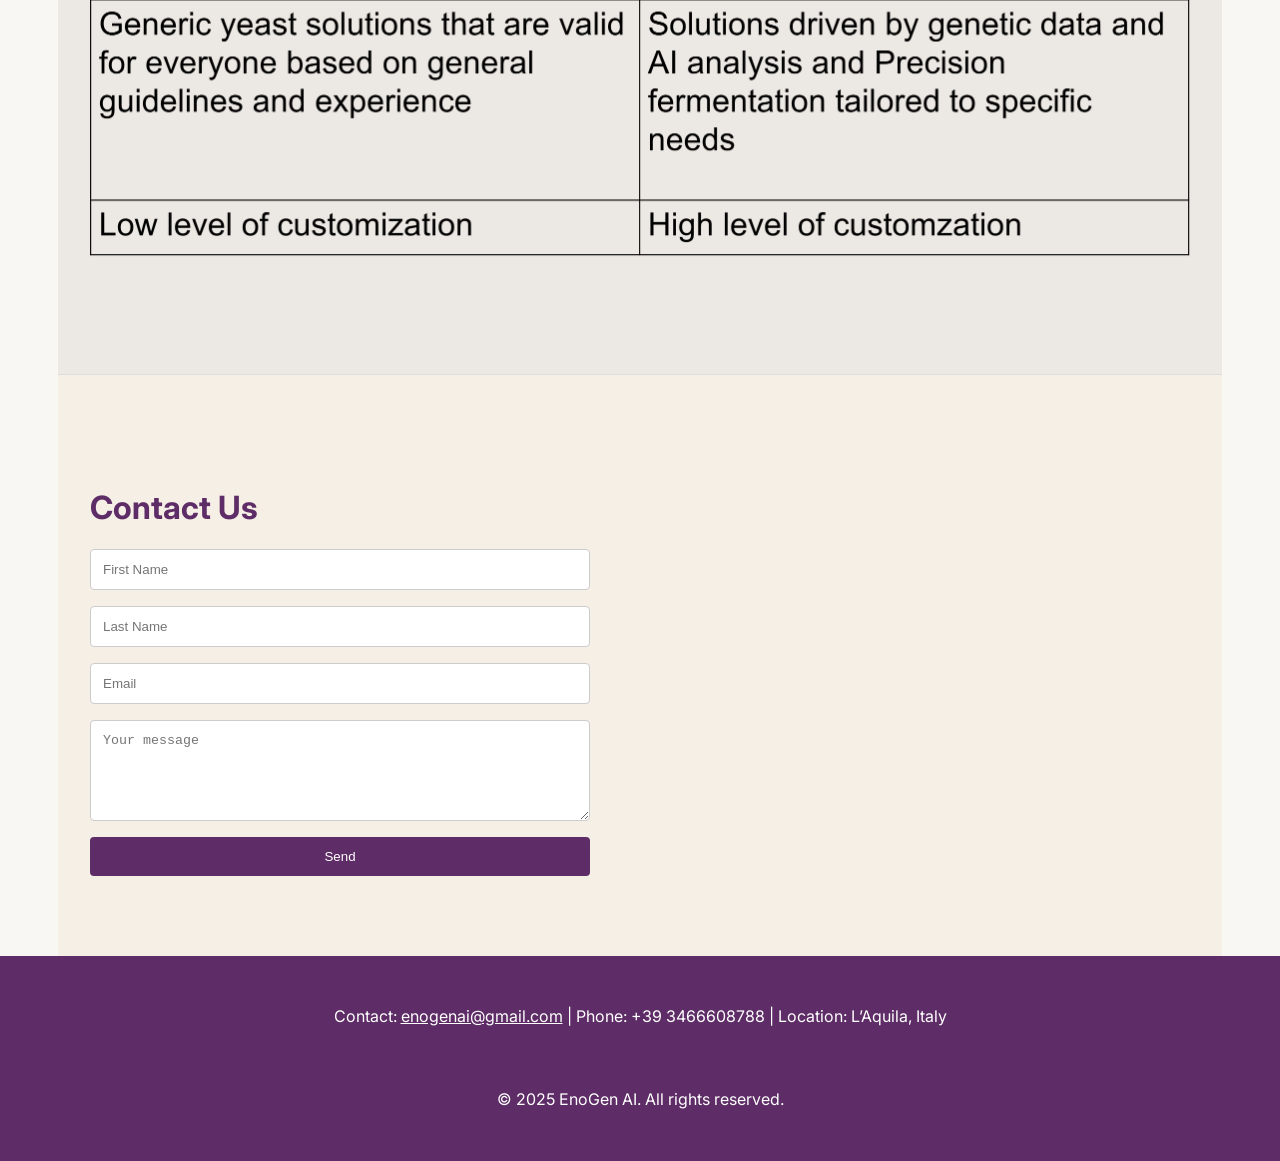
==== commit 9799d3d9: "Update index.htm" ====
--- a/index.htm
+++ b/index.htm
@@ -197,9 +197,10 @@
     <p>While <strong style="font-size: 1rem;">Saccharomyces cerevisiae</strong> eventually dominates fermentation, the <strong style="font-size: 1rem;">first 48 hours</strong> are crucial. Non-Saccharomyces yeasts like <em>Torulaspora delbrueckii</em> or <em>Hanseniaspora</em> species introduce complex esters, thiols, and other volatile compounds that define sensory impact. Traditional winemaking often overlooks this delicate microbial window.</p>
 
     <figure style="text-align:center; margin:2rem auto;">
-      <img src="non sacc_1.png" alt="Non-Saccharomyces Timeline 1" style="max-width:100%; margin:2rem auto; display:block;>
+      <img src="non sacc_1.png" alt="Non-Saccharomyces Timeline 1" style="max-width:70%; margin:2rem auto; display:block;>
       <figcaption style="font-size: 0.95rem; color: #444; margin-top: 0.5rem;">
-          Evolution of microbial diversity in early fermentation (first 48h), showing the dominance of non-Saccharomyces strains before the rise of Saccharomyces sp.The contribution of non-Saccharomyces yeasts is time-limited but highly impactful. Their early activity shapes the wine’s aromatic and structural fingerprint.
+          Evolution of microbial diversity in early fermentation (first 48h), showing the dominance of non-Saccharomyces strains before the rise of Saccharomyces sp.The contribution of non-Saccharomyces yeasts is time-limited but highly impactful. Their early activity shapes the wine’s aromatic and structural fingerprint.The composition of the first 2 days of fermentation microbiome strongly influences  the wine character. After 3 days of fermentation only alcohol resistant Saccharomyces represent more than 99% of all wine's microbiome 
+
       </figcaption>
     </figure>
   </section>
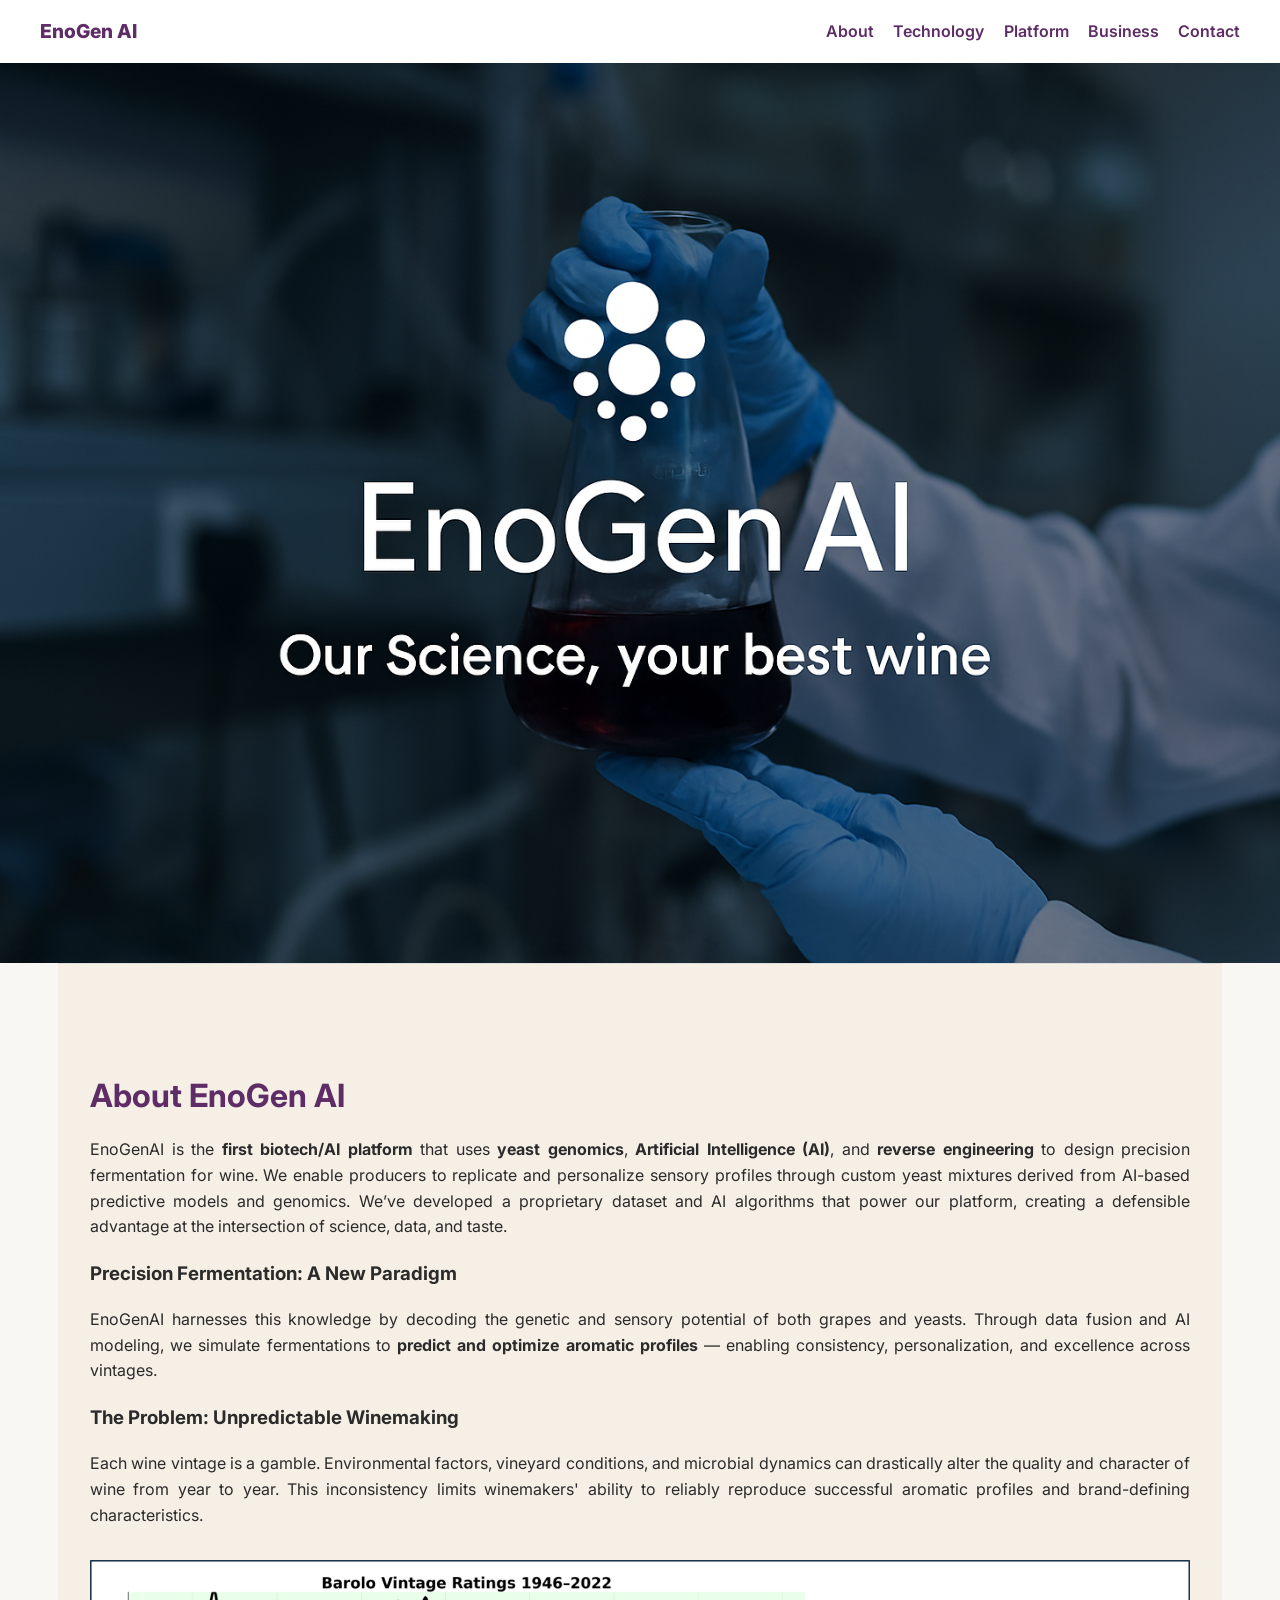
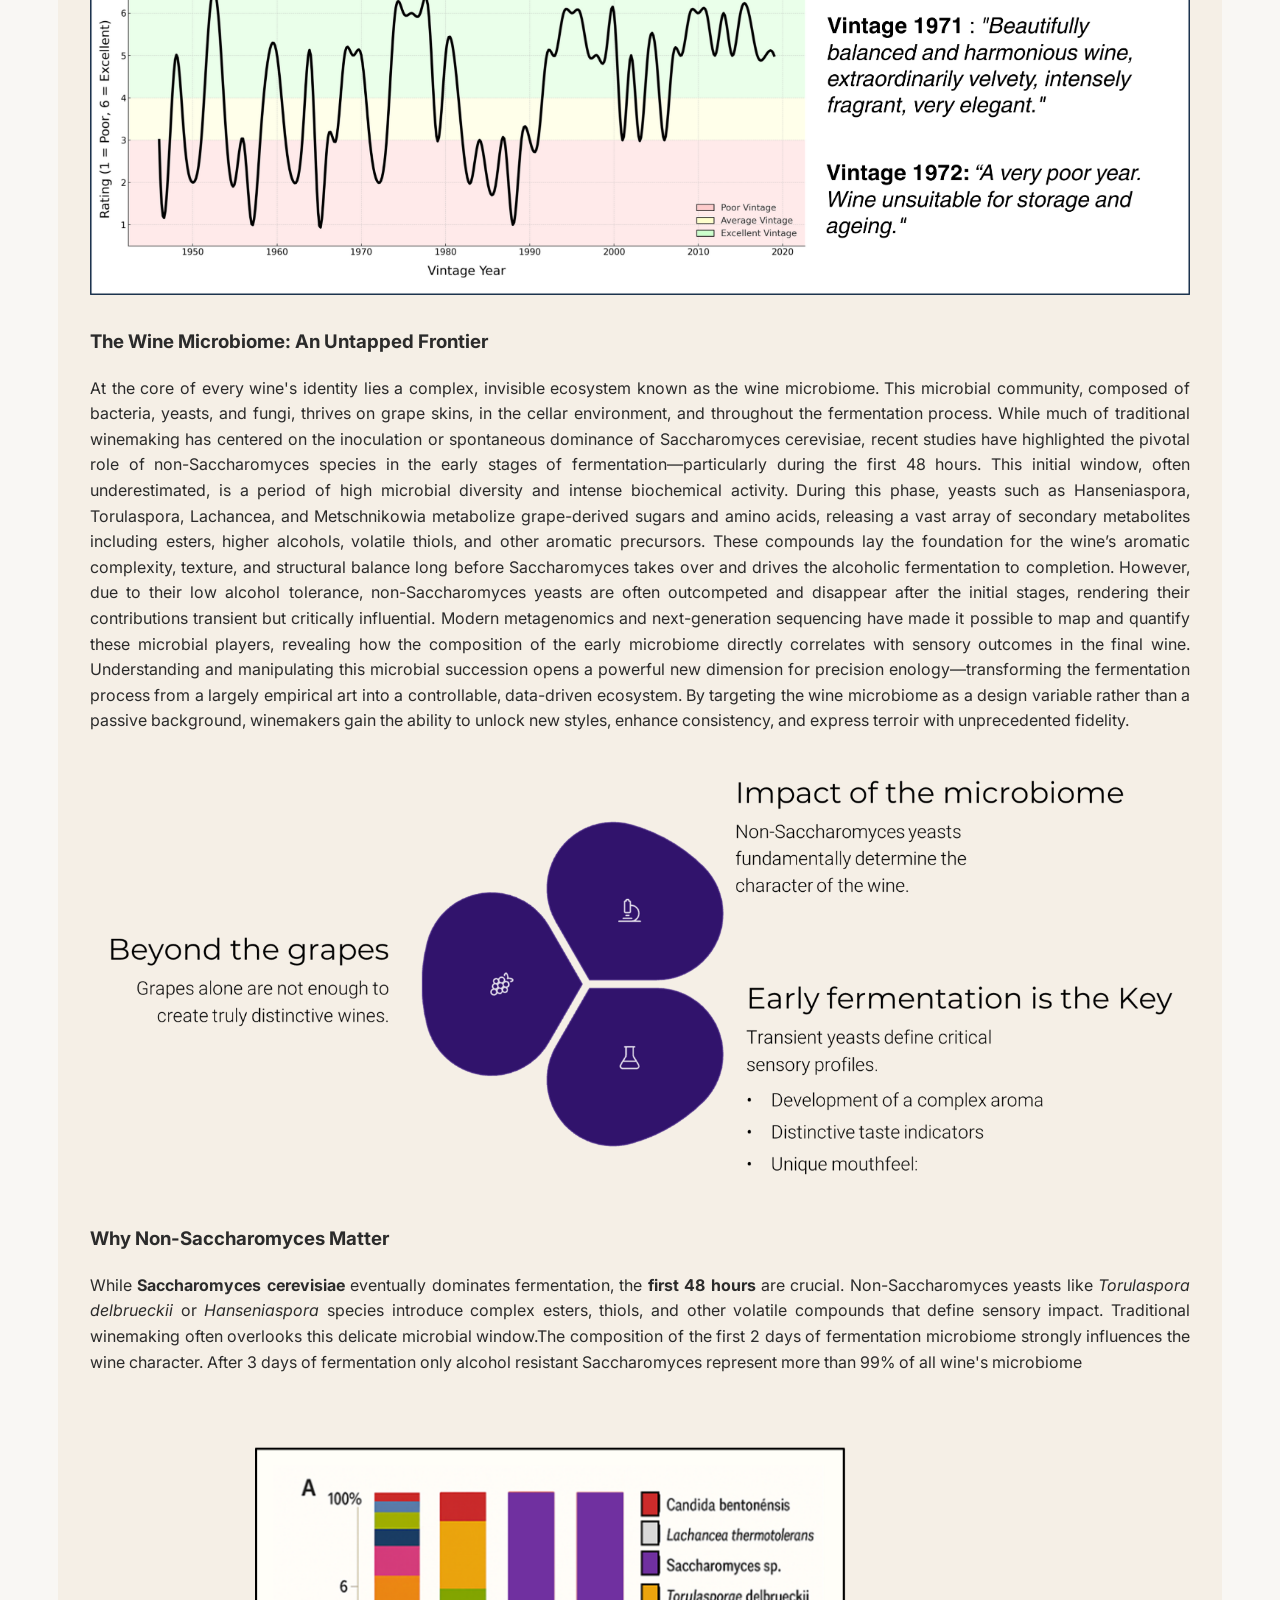
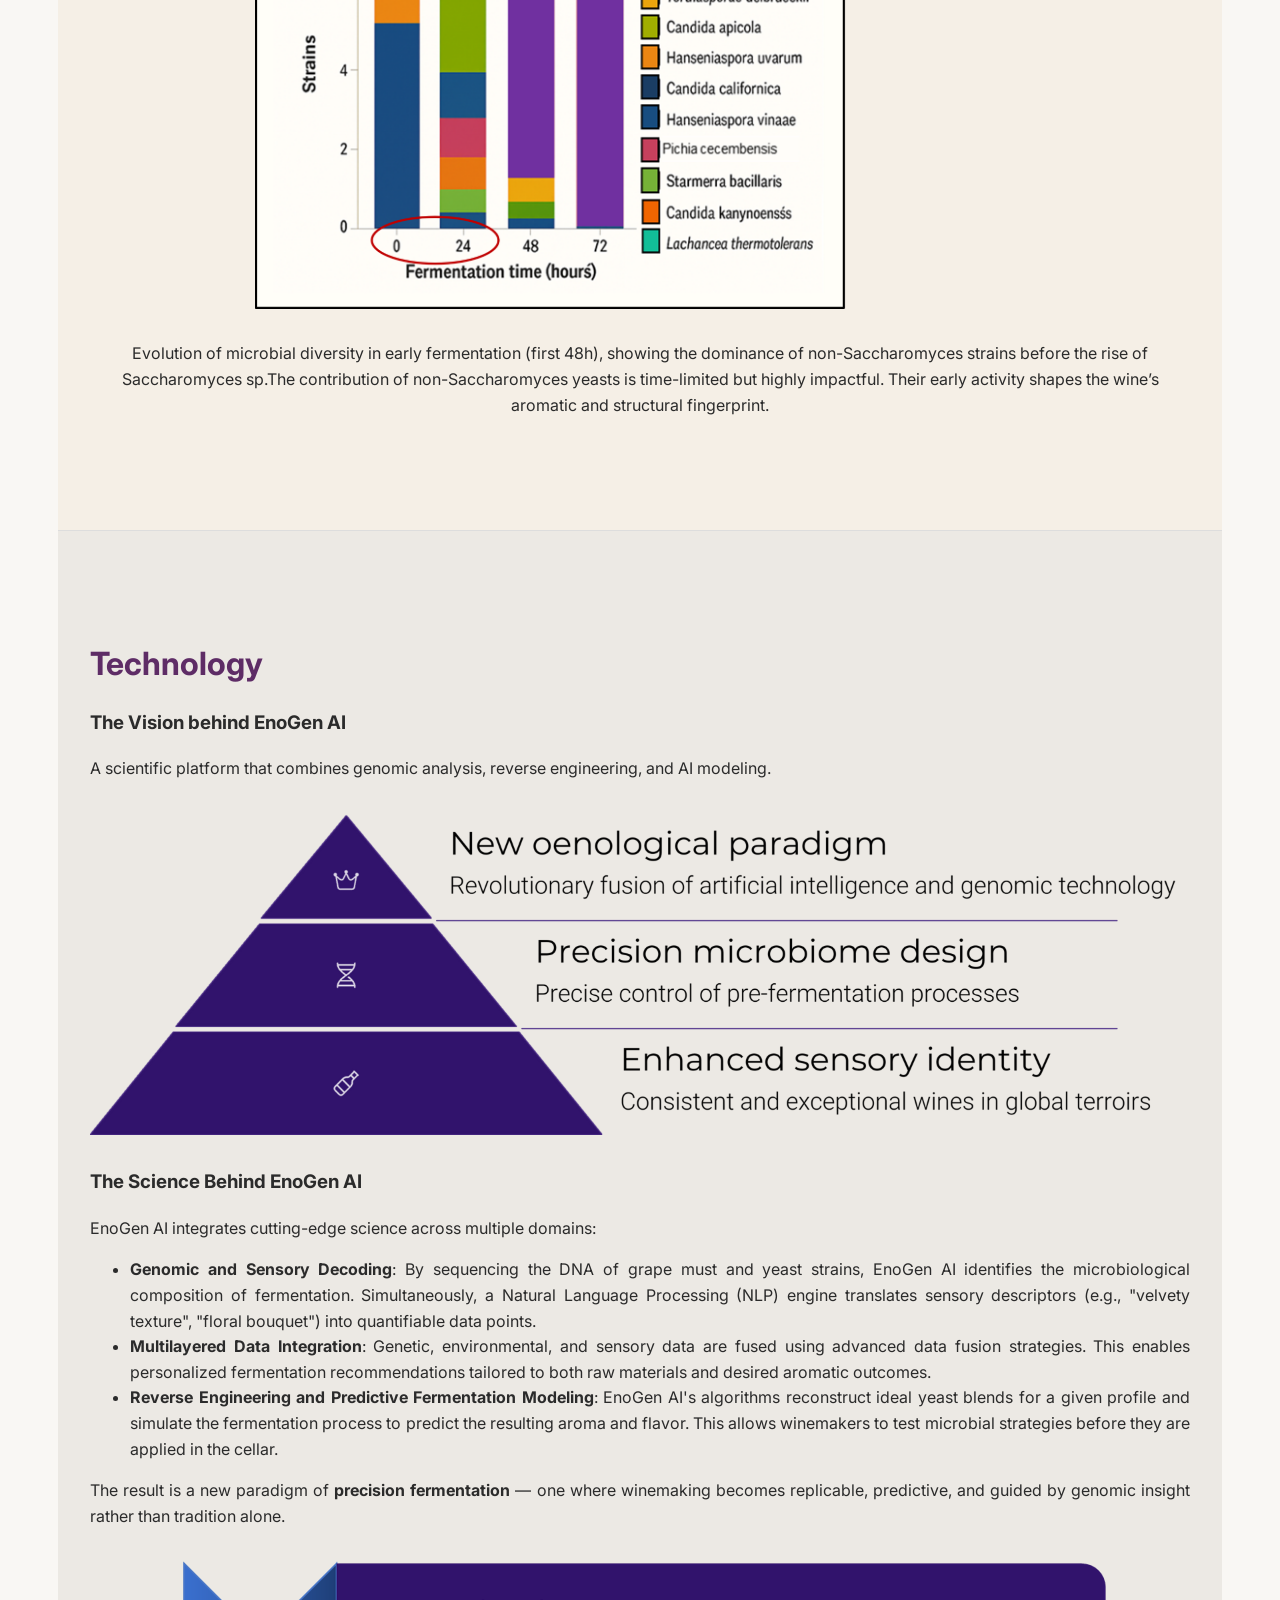
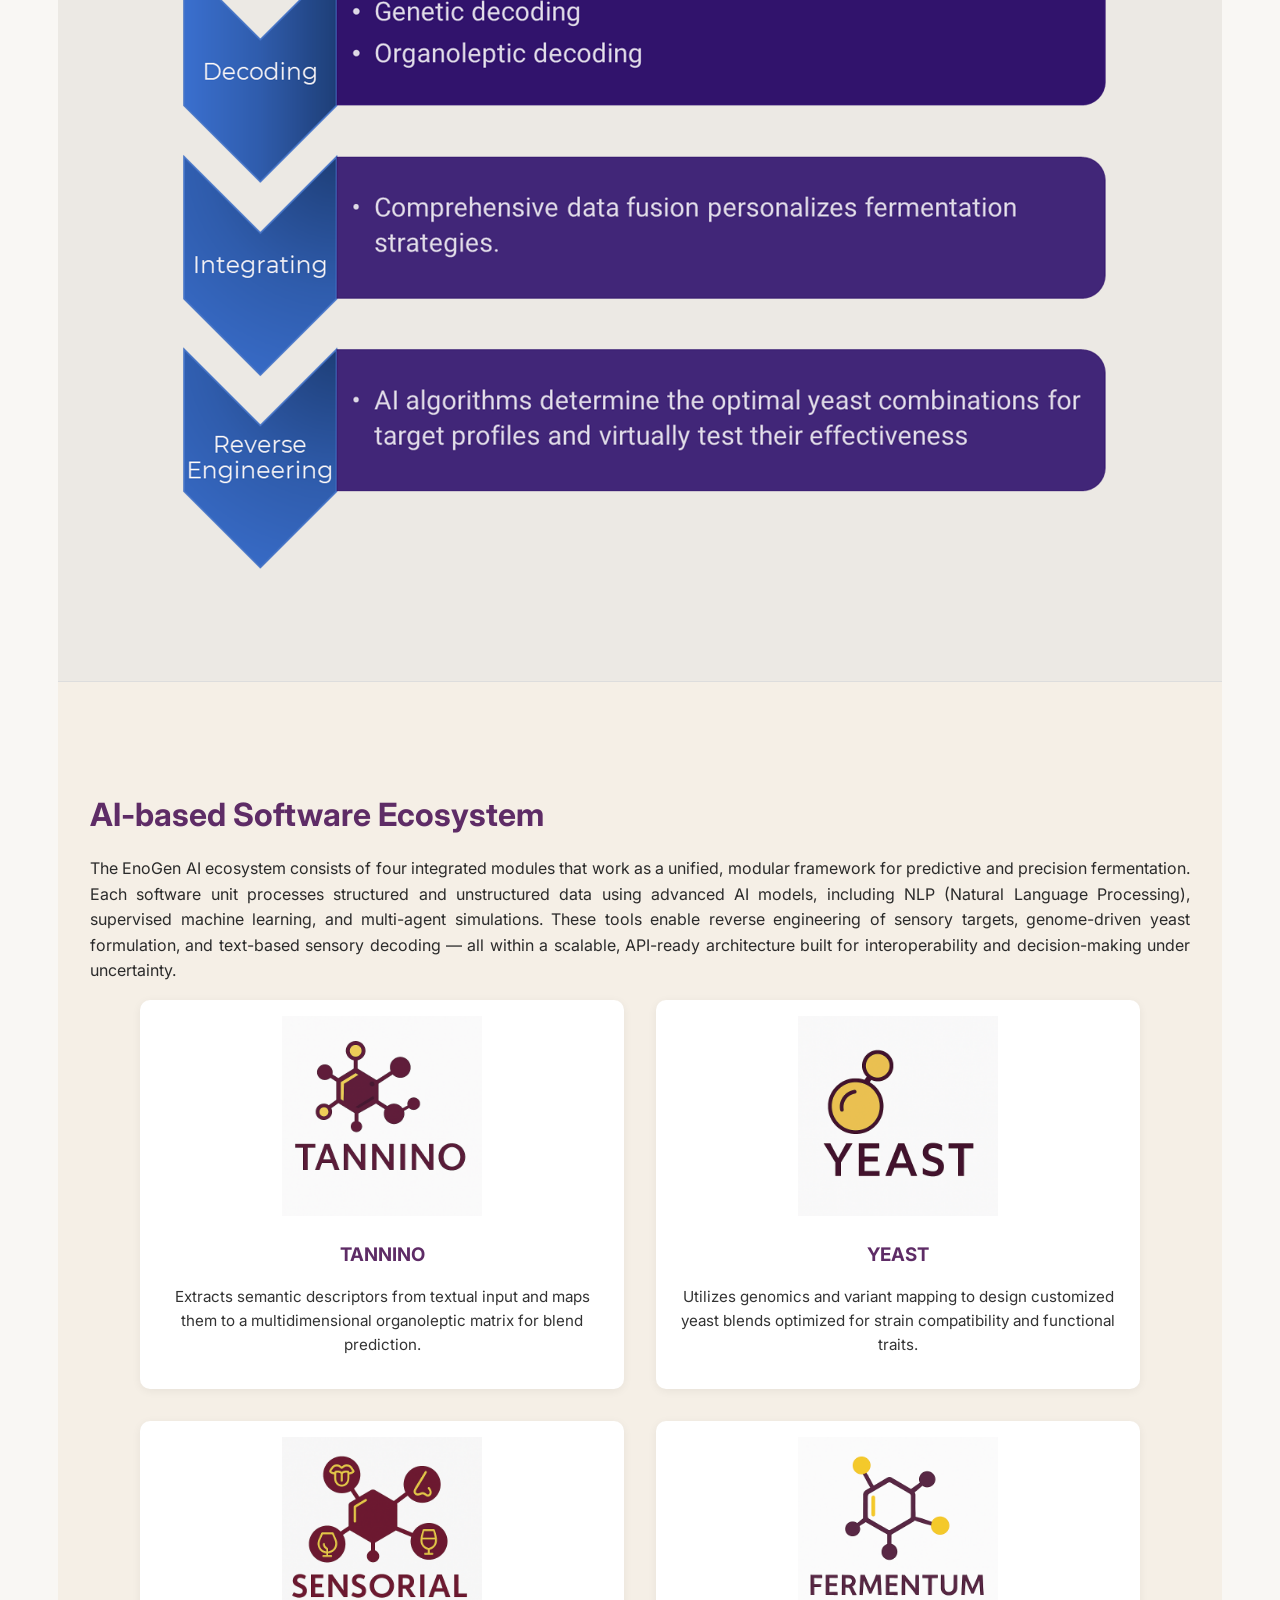
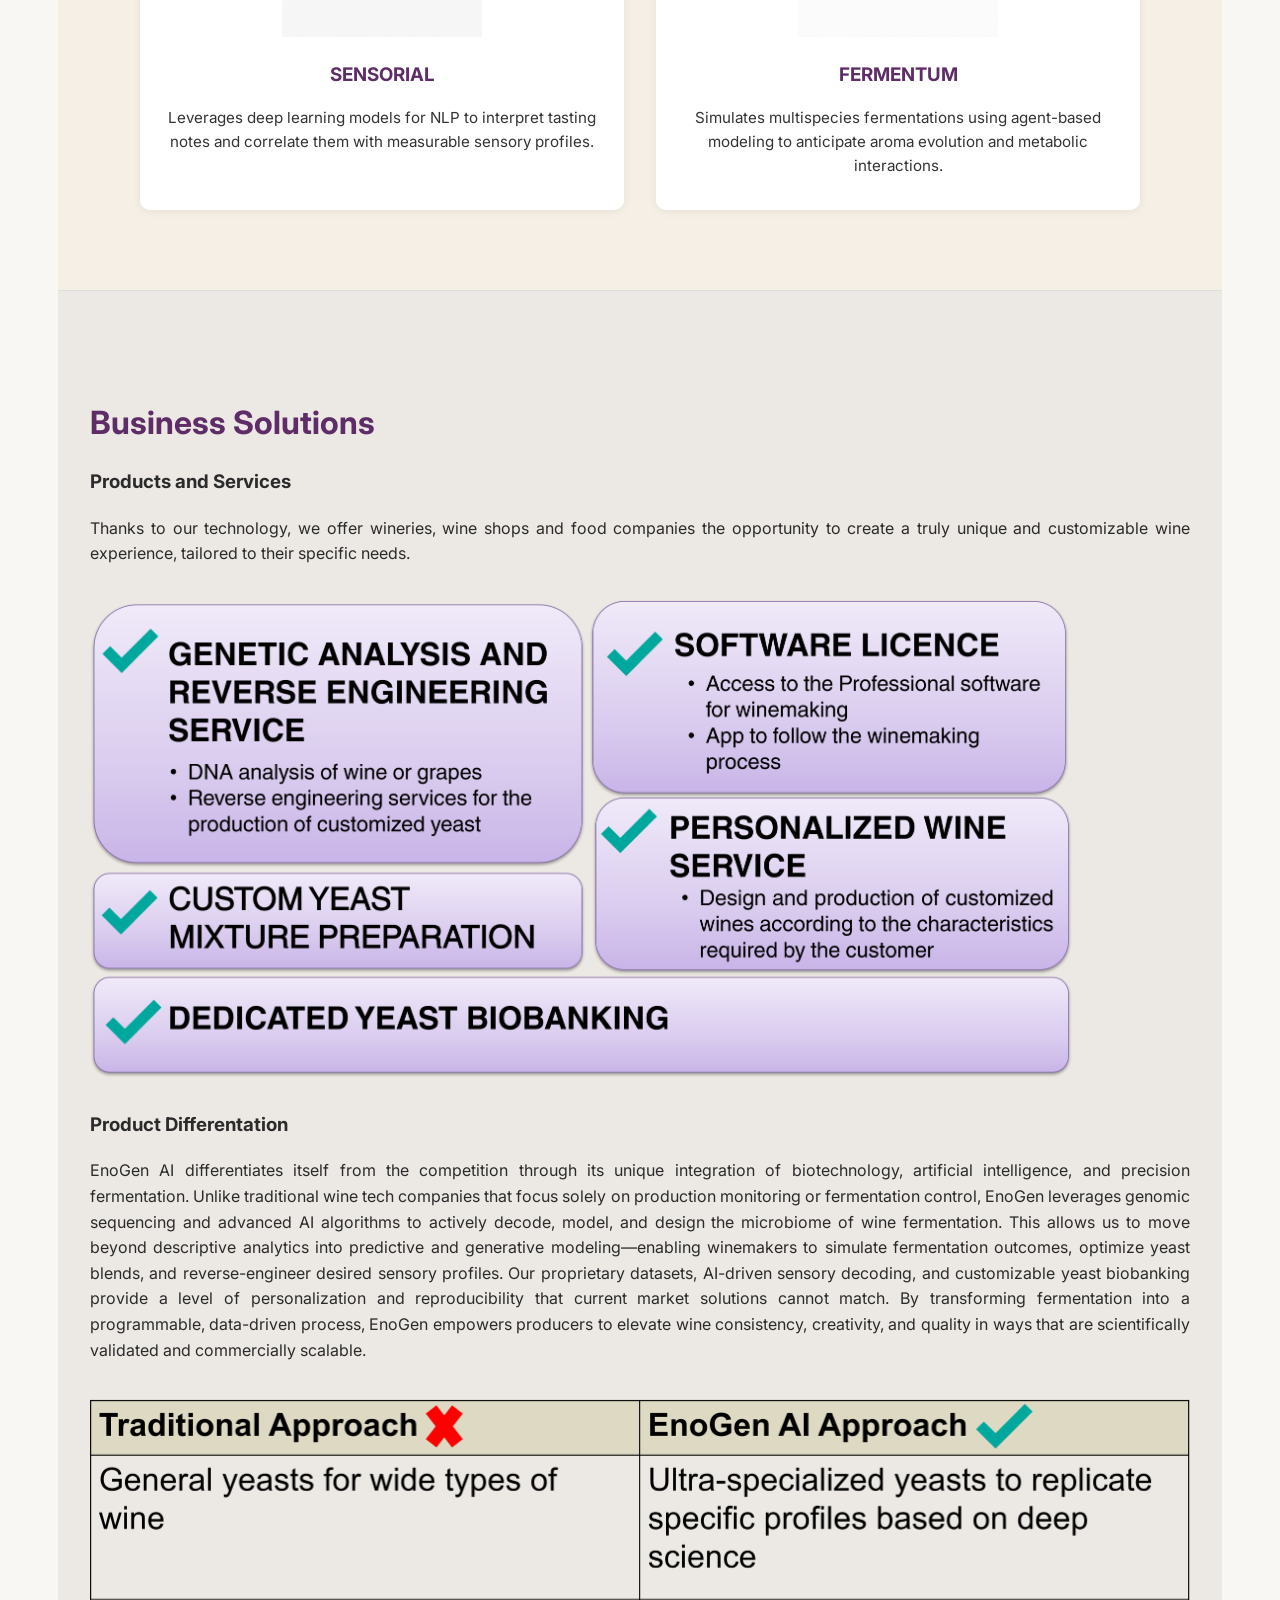
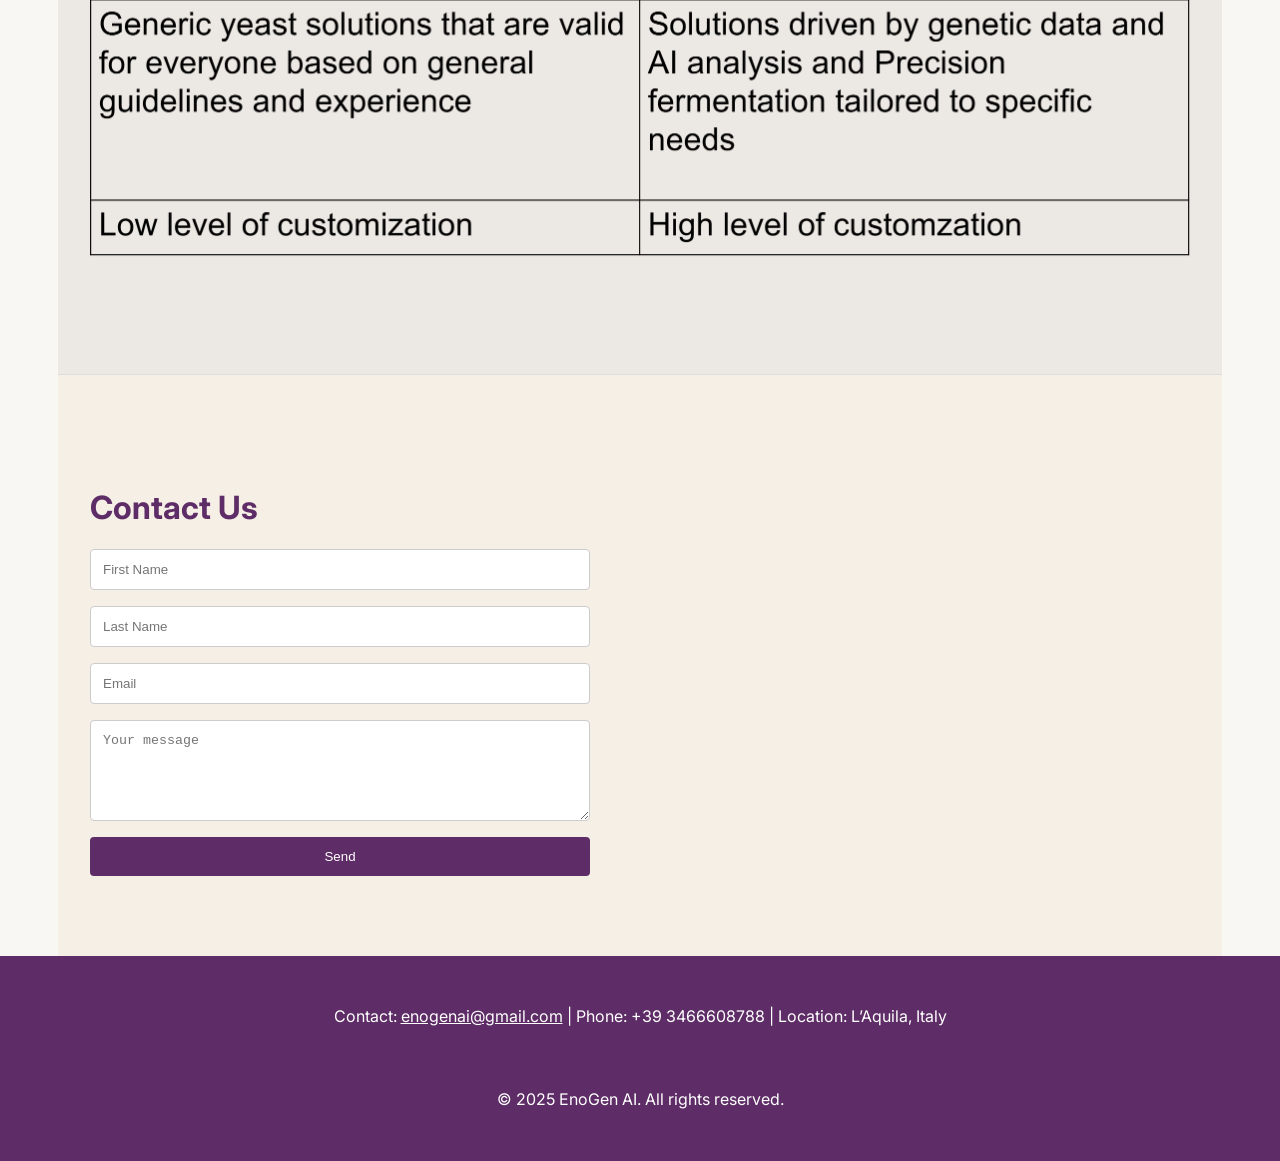
==== commit cf0b531b: "Update index.htm" ====
--- a/index.htm
+++ b/index.htm
@@ -194,12 +194,12 @@
     <img src="microbiome.png" alt="Microbiome Components" style="max-width:100%; margin:2rem auto; display:block;">
 
     <h3>Why Non-Saccharomyces Matter</h3>
-    <p>While <strong style="font-size: 1rem;">Saccharomyces cerevisiae</strong> eventually dominates fermentation, the <strong style="font-size: 1rem;">first 48 hours</strong> are crucial. Non-Saccharomyces yeasts like <em>Torulaspora delbrueckii</em> or <em>Hanseniaspora</em> species introduce complex esters, thiols, and other volatile compounds that define sensory impact. Traditional winemaking often overlooks this delicate microbial window.</p>
+    <p>While <strong style="font-size: 1rem;">Saccharomyces cerevisiae</strong> eventually dominates fermentation, the <strong style="font-size: 1rem;">first 48 hours</strong> are crucial. Non-Saccharomyces yeasts like <em>Torulaspora delbrueckii</em> or <em>Hanseniaspora</em> species introduce complex esters, thiols, and other volatile compounds that define sensory impact. Traditional winemaking often overlooks this delicate microbial window.The composition of the first 2 days of fermentation microbiome strongly influences  the wine character. After 3 days of fermentation only alcohol resistant Saccharomyces represent more than 99% of all wine's microbiome </p>
 
     <figure style="text-align:center; margin:2rem auto;">
       <img src="non sacc_1.png" alt="Non-Saccharomyces Timeline 1" style="max-width:70%; margin:2rem auto; display:block;>
       <figcaption style="font-size: 0.95rem; color: #444; margin-top: 0.5rem;">
-          Evolution of microbial diversity in early fermentation (first 48h), showing the dominance of non-Saccharomyces strains before the rise of Saccharomyces sp.The contribution of non-Saccharomyces yeasts is time-limited but highly impactful. Their early activity shapes the wine’s aromatic and structural fingerprint.The composition of the first 2 days of fermentation microbiome strongly influences  the wine character. After 3 days of fermentation only alcohol resistant Saccharomyces represent more than 99% of all wine's microbiome 
+          Evolution of microbial diversity in early fermentation (first 48h), showing the dominance of non-Saccharomyces strains before the rise of Saccharomyces sp.The contribution of non-Saccharomyces yeasts is time-limited but highly impactful. Their early activity shapes the wine’s aromatic and structural fingerprint.
 
       </figcaption>
     </figure>
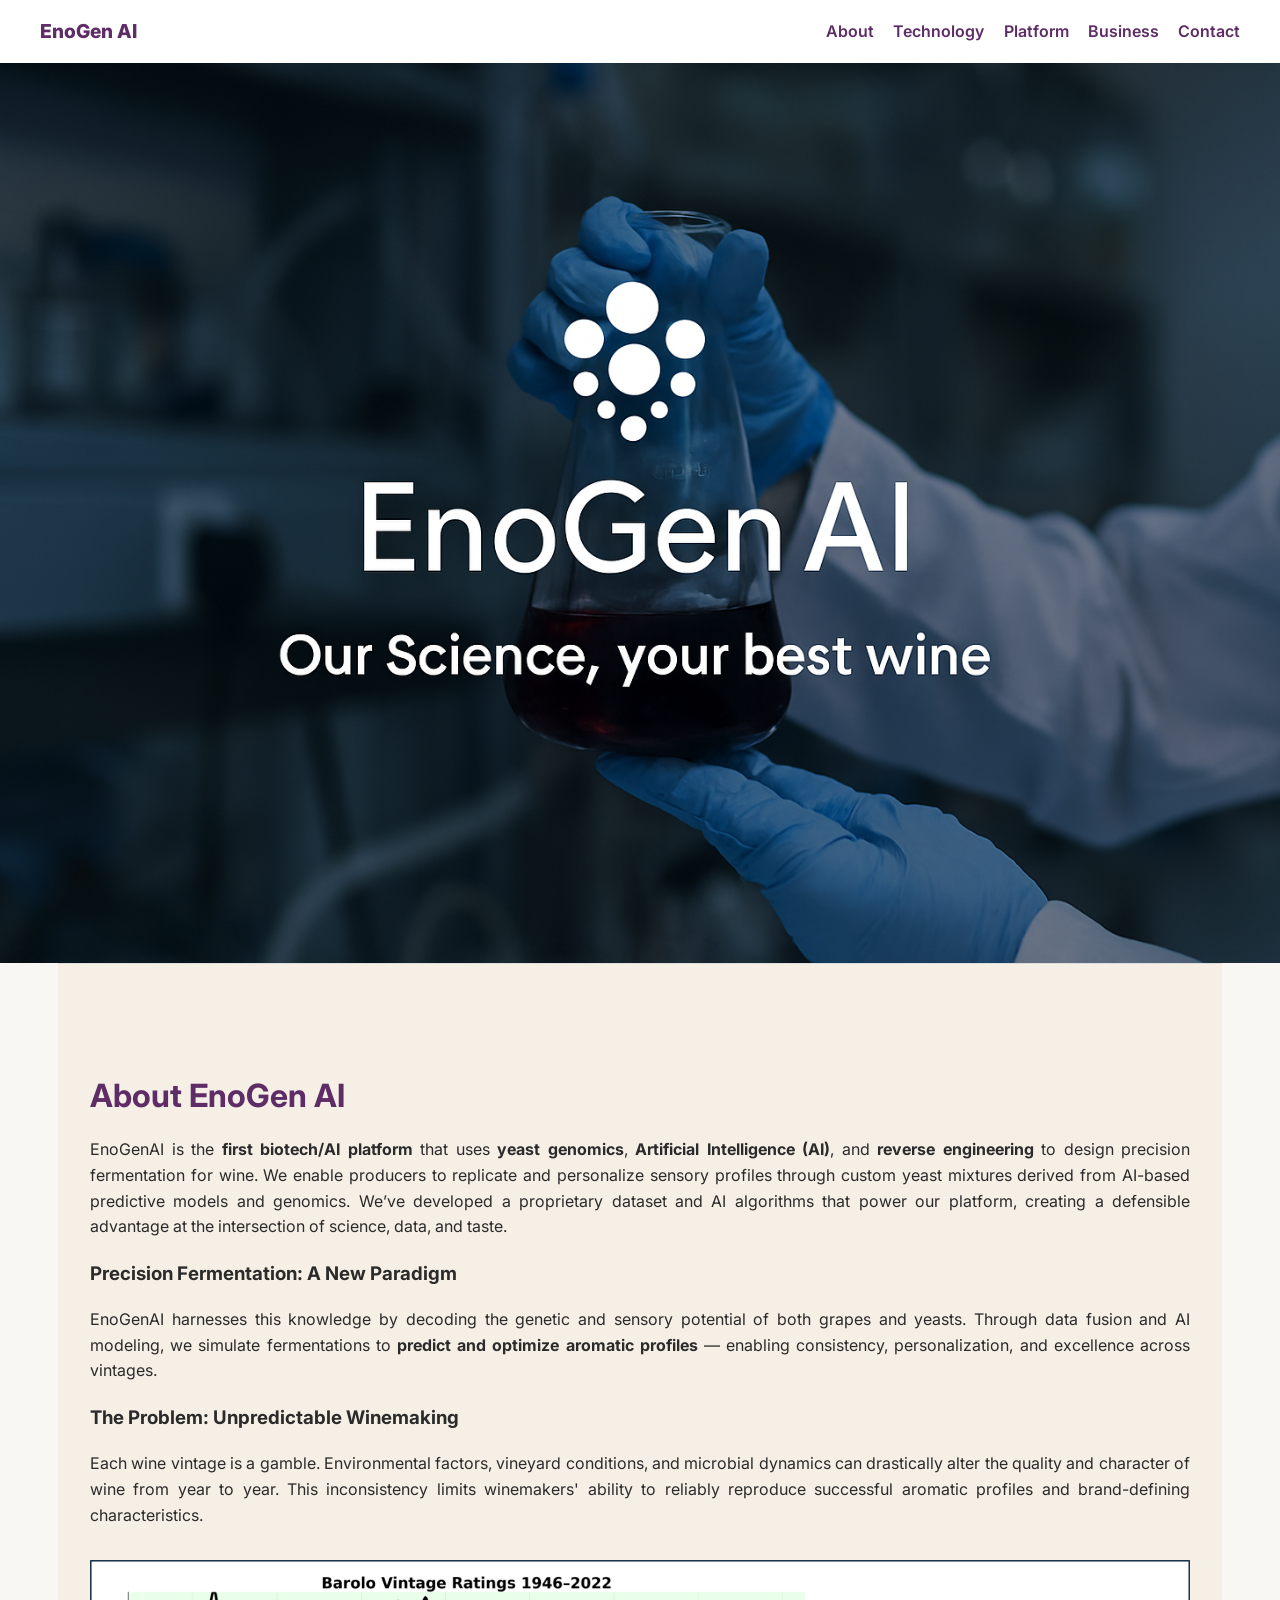
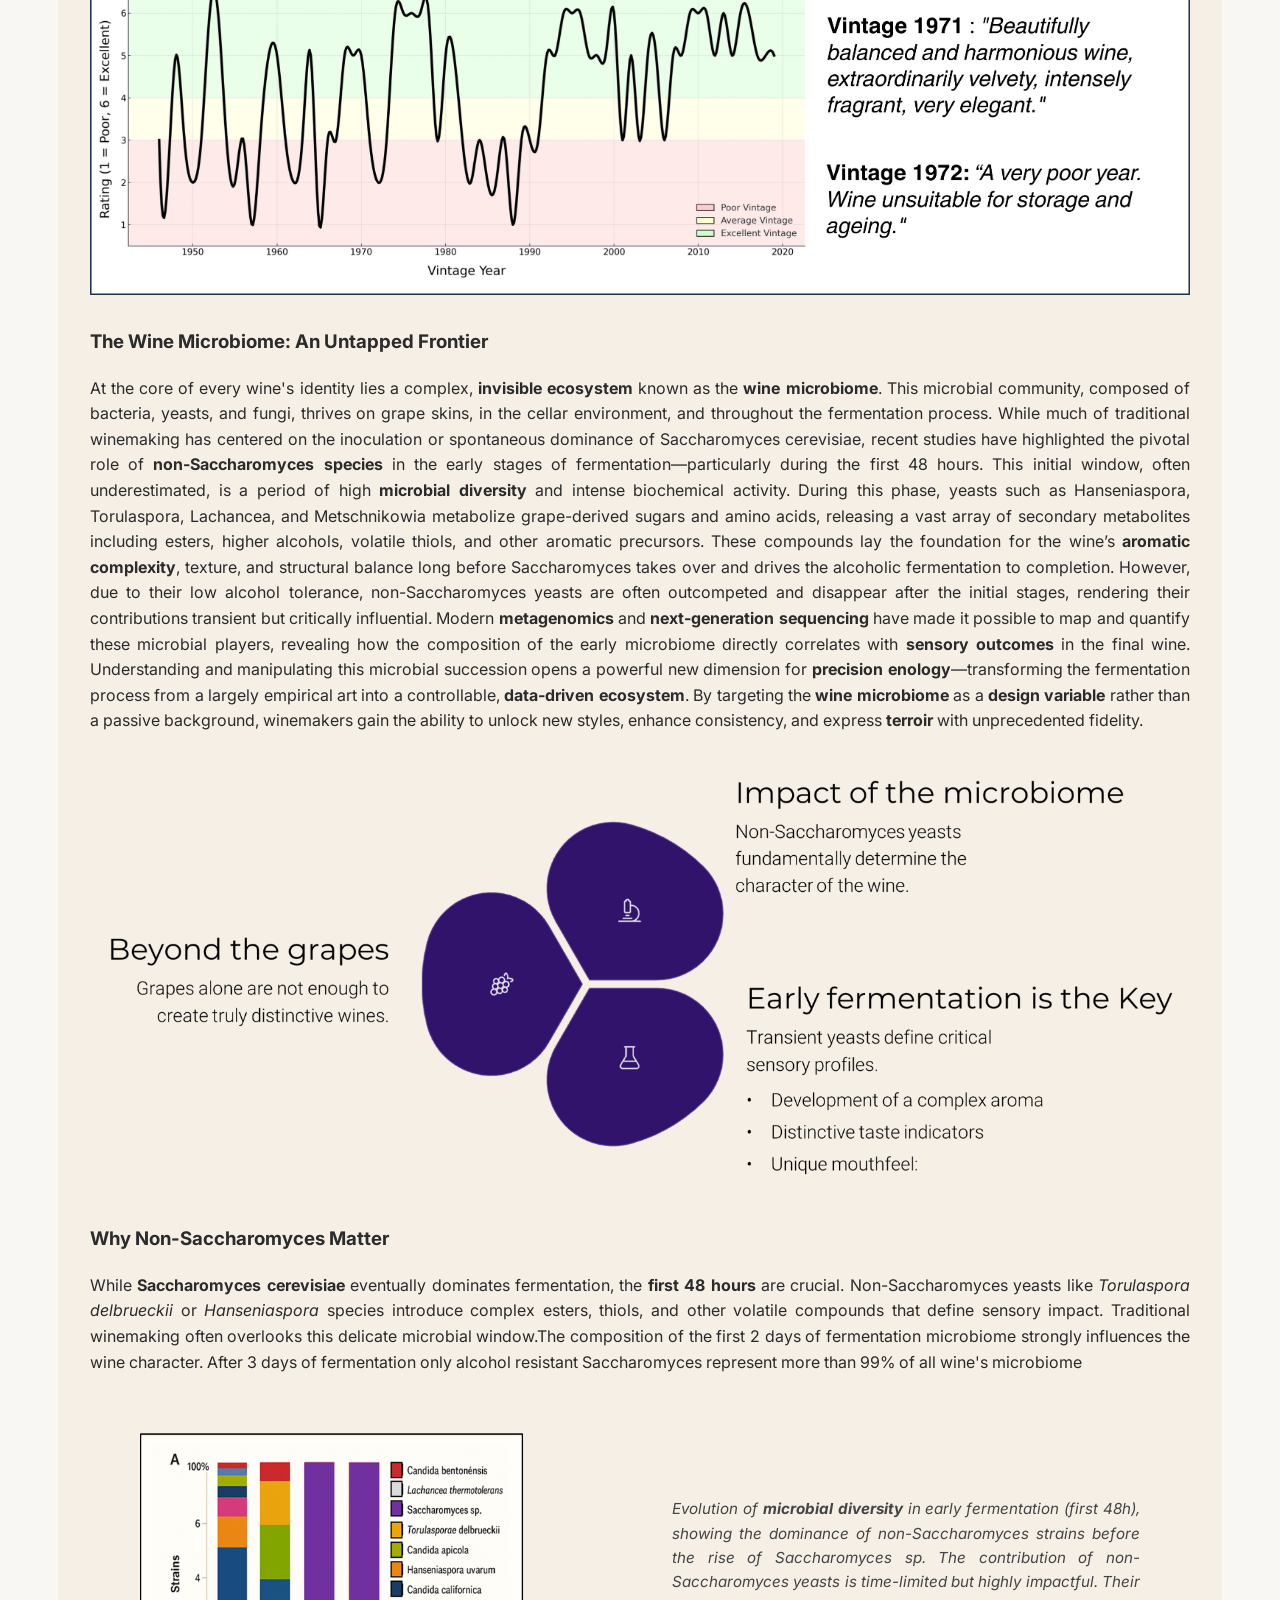
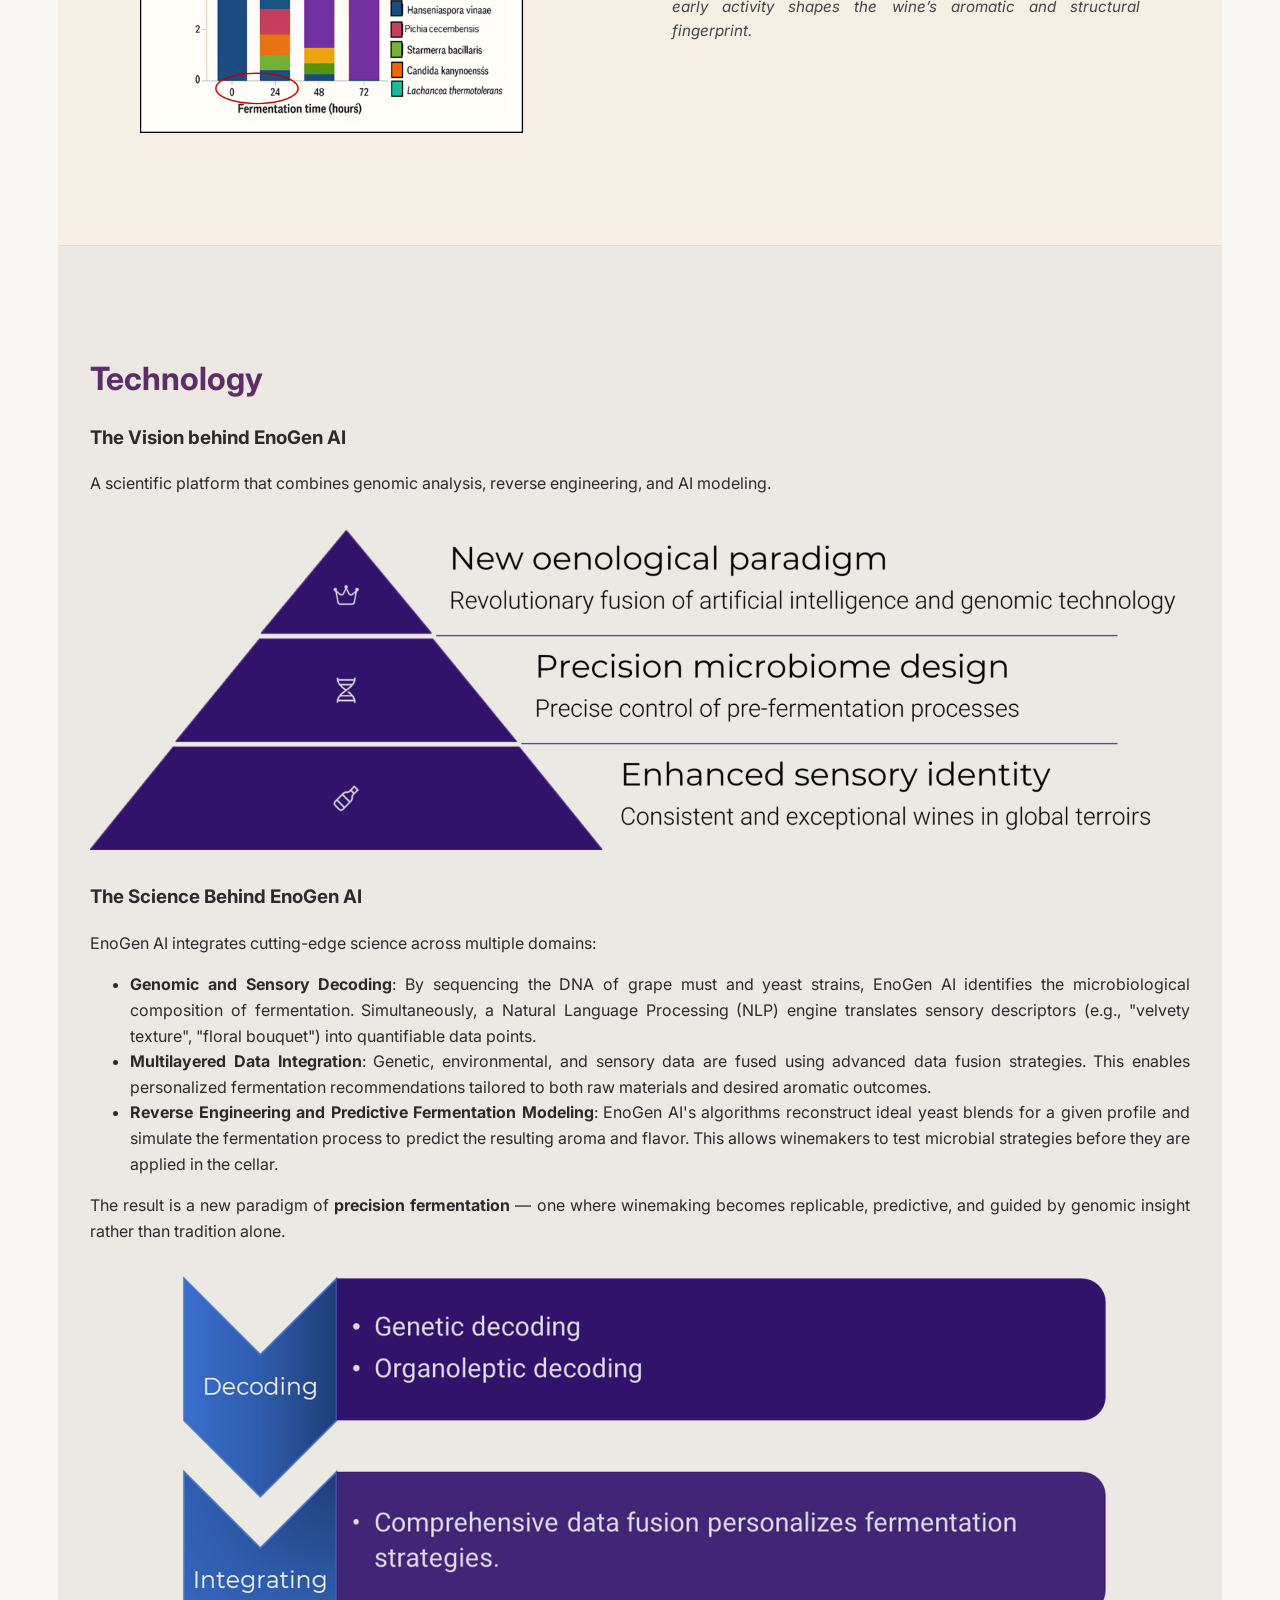
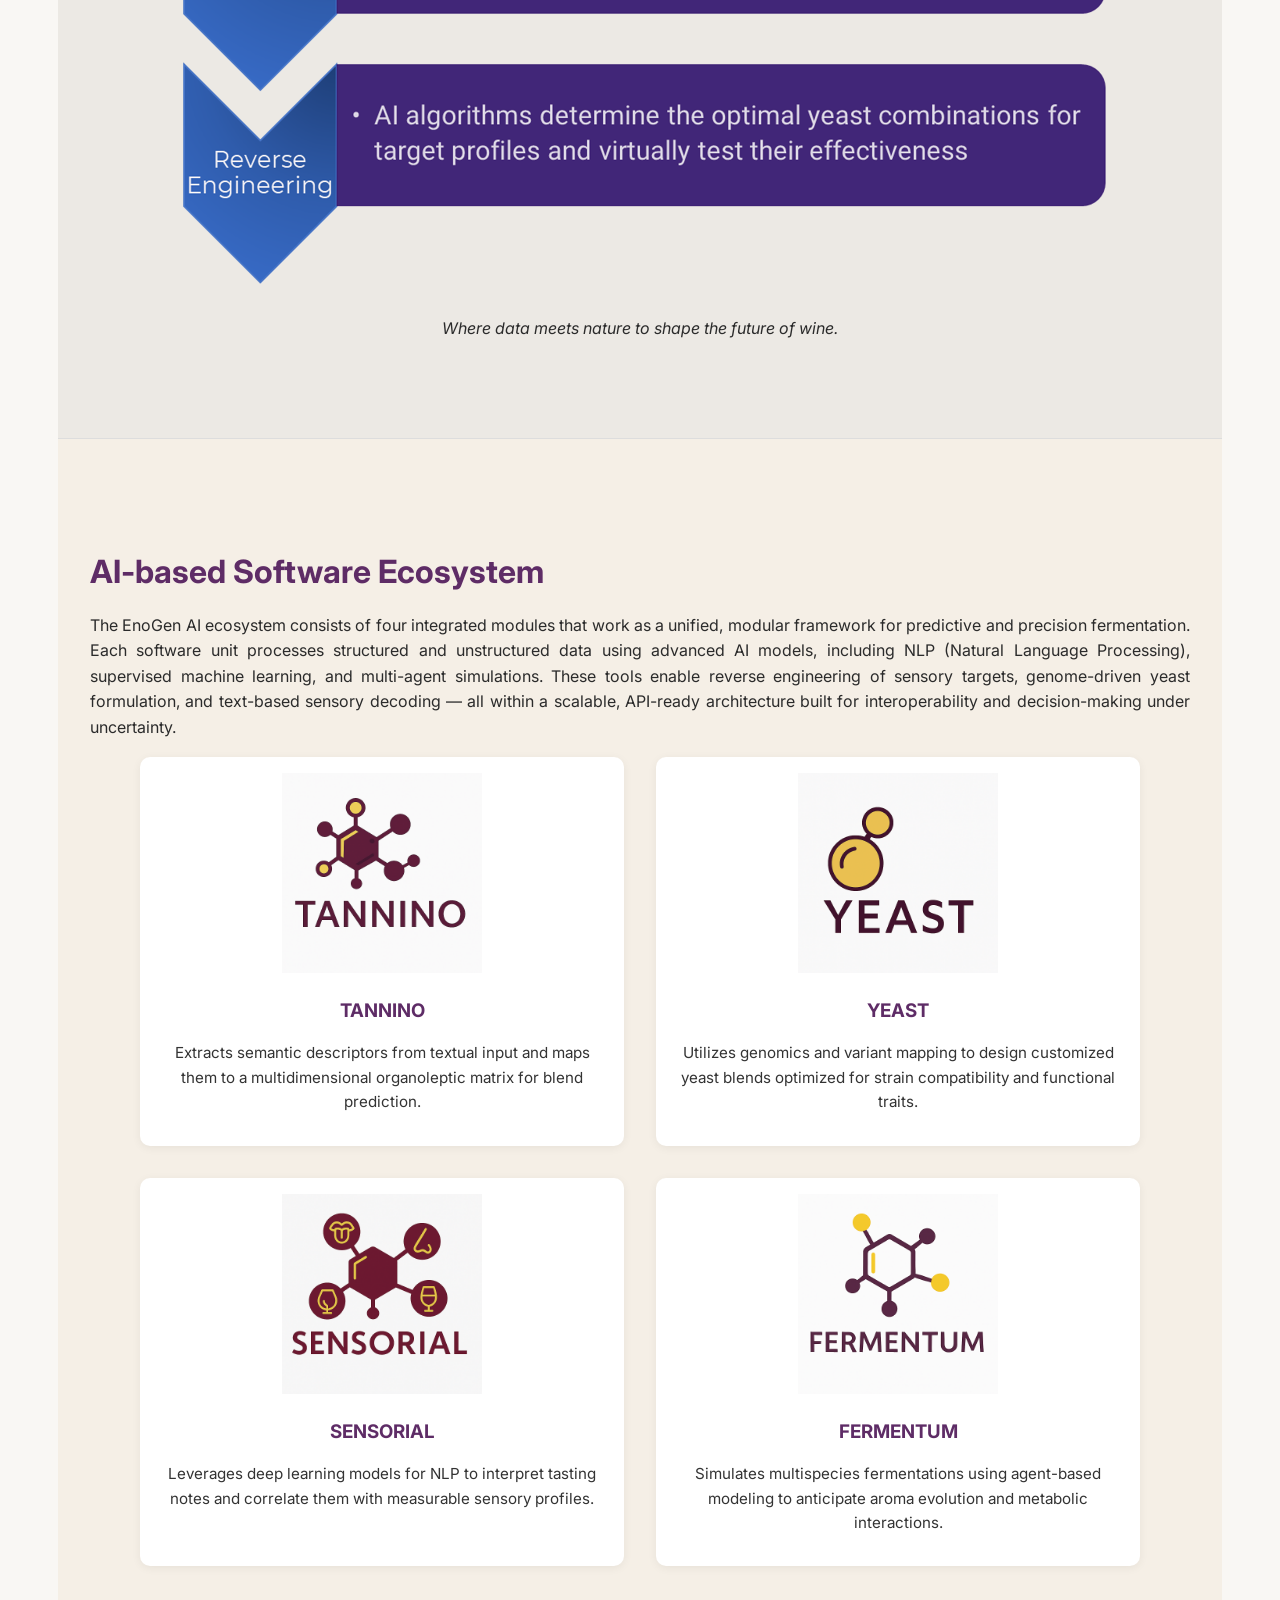
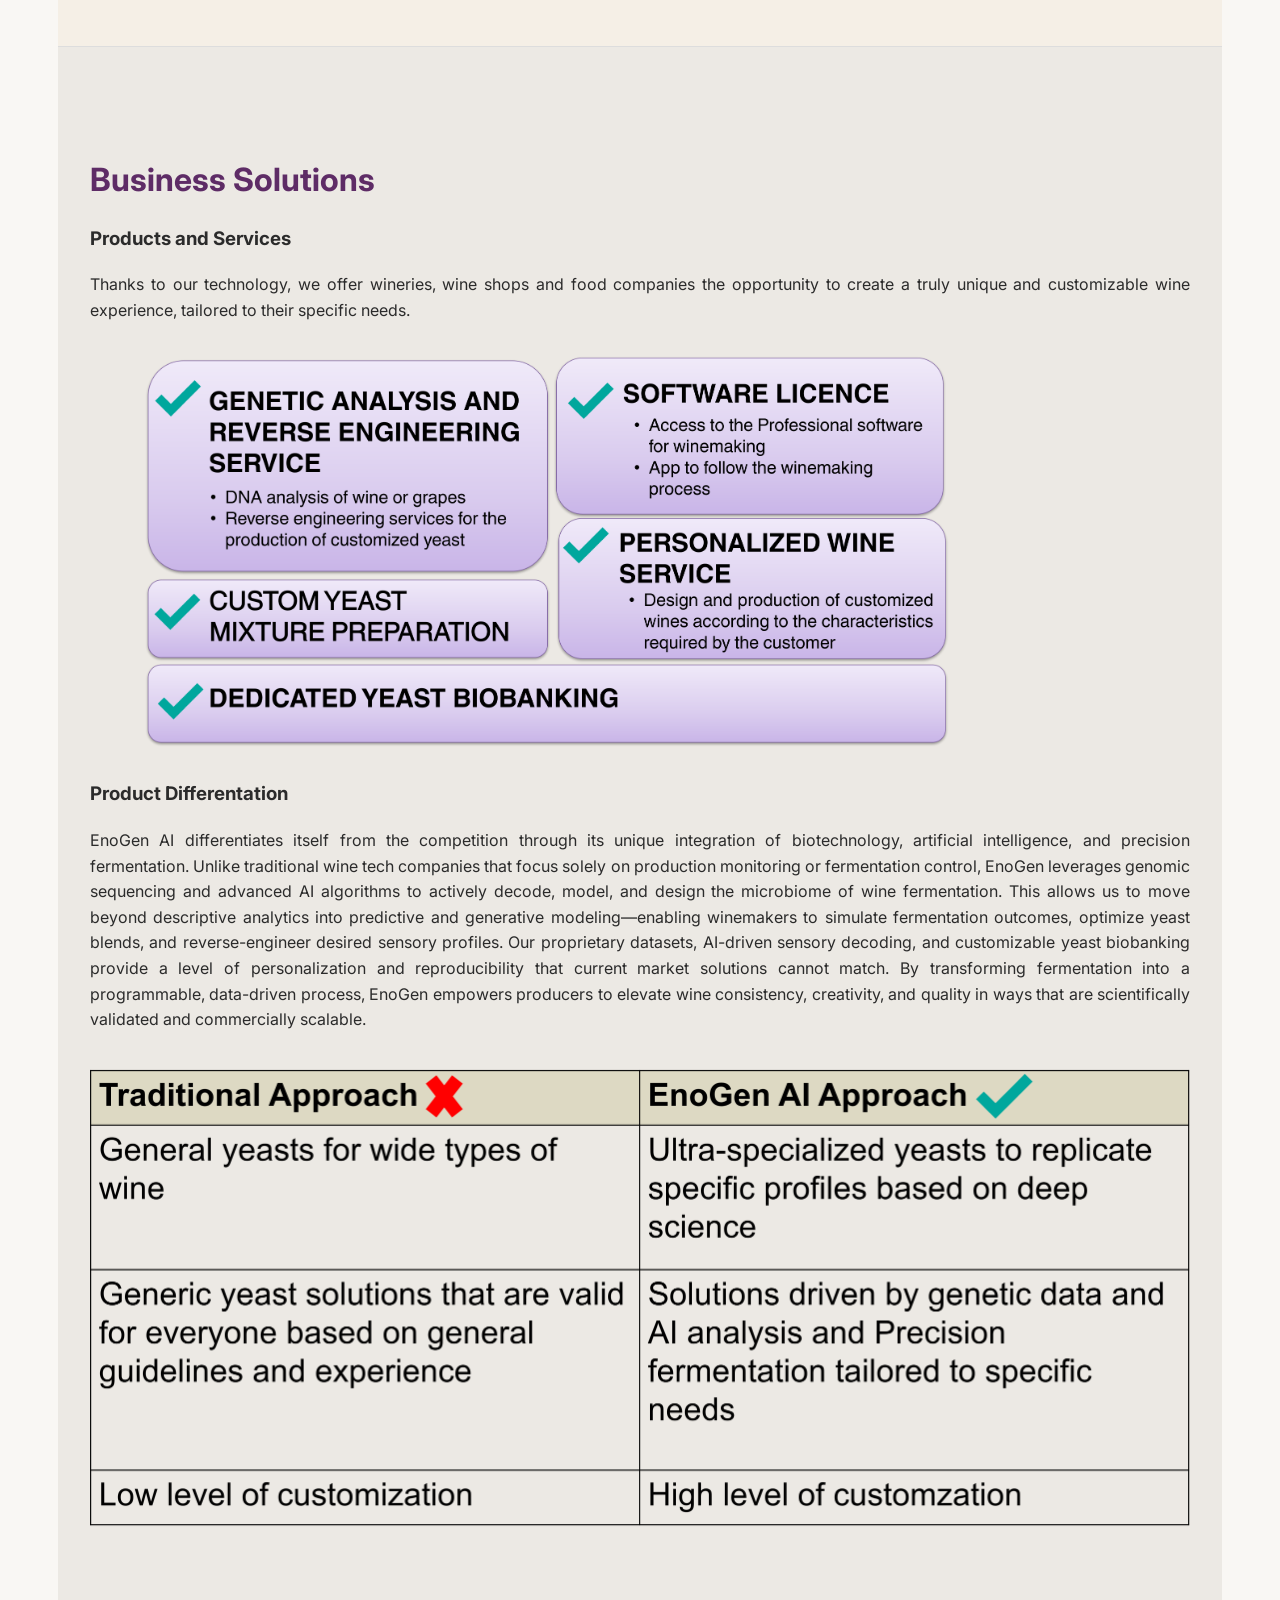
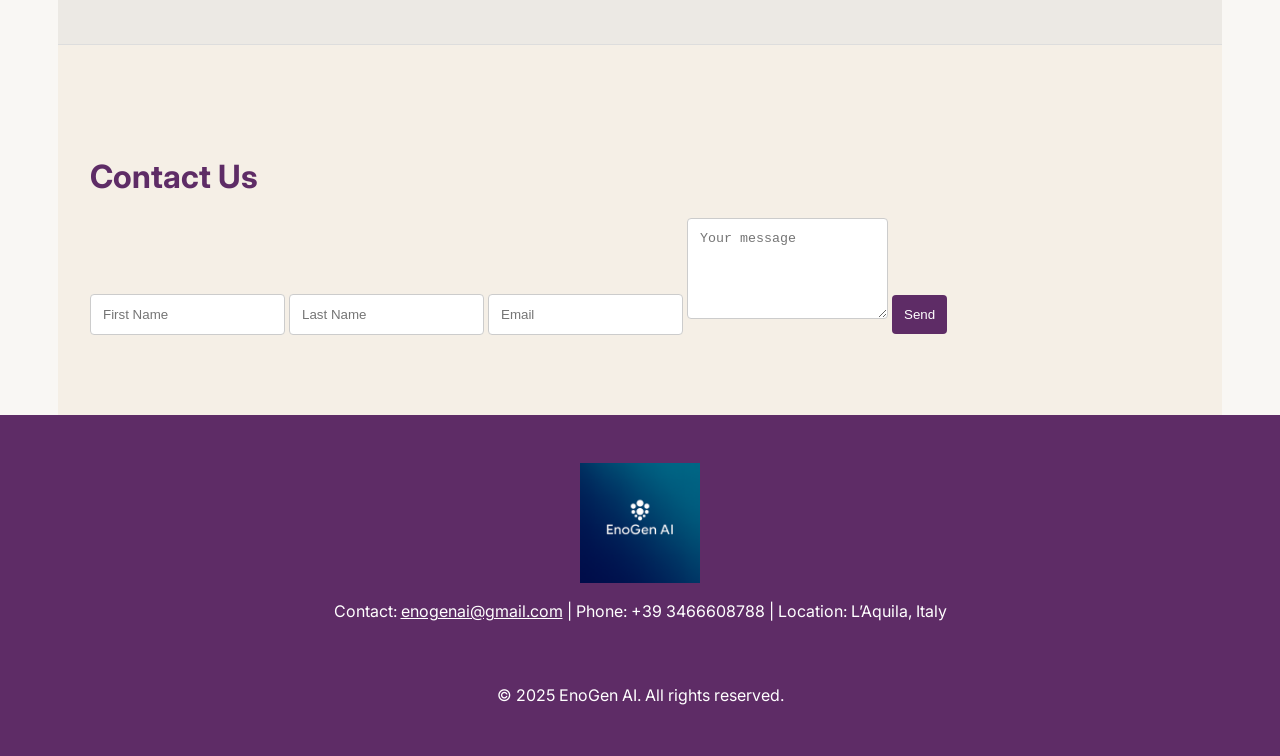
==== commit 40a09ffa: "Update index.htm" ====
--- a/index.htm
+++ b/index.htm
@@ -159,6 +159,20 @@
   font-size: 2rem;
   margin-bottom: 1rem;
   color: #5e2c66;
+}
+
+
+@media screen and (max-width: 768px) {
+  header {
+    background: url('hero-enogen.jpg') center center/cover no-repeat !important;
+    height: 60vh !important;
+  }
+  .nav-container {
+    align-items: center;
+  }
+  #menu-toggle {
+    align-self: center;
+  }
 }
 
 </style>
@@ -190,19 +204,20 @@
     <img src="barolo.png" alt="Barolo Vintage Ratings" style="max-width:100%; margin:2rem auto; display:block;">
 
     <h3>The Wine Microbiome: An Untapped Frontier</h3>
-    <p>At the core of every wine's identity lies a complex, invisible ecosystem known as the wine microbiome. This microbial community, composed of bacteria, yeasts, and fungi, thrives on grape skins, in the cellar environment, and throughout the fermentation process. While much of traditional winemaking has centered on the inoculation or spontaneous dominance of Saccharomyces cerevisiae, recent studies have highlighted the pivotal role of non-Saccharomyces species in the early stages of fermentation—particularly during the first 48 hours. This initial window, often underestimated, is a period of high microbial diversity and intense biochemical activity. During this phase, yeasts such as Hanseniaspora, Torulaspora, Lachancea, and Metschnikowia metabolize grape-derived sugars and amino acids, releasing a vast array of secondary metabolites including esters, higher alcohols, volatile thiols, and other aromatic precursors. These compounds lay the foundation for the wine’s aromatic complexity, texture, and structural balance long before Saccharomyces takes over and drives the alcoholic fermentation to completion. However, due to their low alcohol tolerance, non-Saccharomyces yeasts are often outcompeted and disappear after the initial stages, rendering their contributions transient but critically influential. Modern metagenomics and next-generation sequencing have made it possible to map and quantify these microbial players, revealing how the composition of the early microbiome directly correlates with sensory outcomes in the final wine. Understanding and manipulating this microbial succession opens a powerful new dimension for precision enology—transforming the fermentation process from a largely empirical art into a controllable, data-driven ecosystem. By targeting the wine microbiome as a design variable rather than a passive background, winemakers gain the ability to unlock new styles, enhance consistency, and express terroir with unprecedented fidelity.</p>
+    <p>At the core of every wine's identity lies a complex, <strong>invisible ecosystem</strong> known as the <strong>wine microbiome</strong>. This microbial community, composed of bacteria, yeasts, and fungi, thrives on grape skins, in the cellar environment, and throughout the fermentation process. While much of traditional winemaking has centered on the inoculation or spontaneous dominance of Saccharomyces cerevisiae, recent studies have highlighted the pivotal role of <strong>non-Saccharomyces species</strong> in the early stages of fermentation—particularly during the first 48 hours. This initial window, often underestimated, is a period of high <strong>microbial diversity</strong> and intense biochemical activity. During this phase, yeasts such as Hanseniaspora, Torulaspora, Lachancea, and Metschnikowia metabolize grape-derived sugars and amino acids, releasing a vast array of secondary metabolites including esters, higher alcohols, volatile thiols, and other aromatic precursors. These compounds lay the foundation for the wine’s <strong>aromatic complexity</strong>, texture, and structural balance long before Saccharomyces takes over and drives the alcoholic fermentation to completion. However, due to their low alcohol tolerance, non-Saccharomyces yeasts are often outcompeted and disappear after the initial stages, rendering their contributions transient but critically influential. Modern <strong>metagenomics</strong> and <strong>next-generation sequencing</strong> have made it possible to map and quantify these microbial players, revealing how the composition of the early microbiome directly correlates with <strong>sensory outcomes</strong> in the final wine. Understanding and manipulating this microbial succession opens a powerful new dimension for <strong>precision enology</strong>—transforming the fermentation process from a largely empirical art into a controllable, <strong>data-driven ecosystem</strong>. By targeting the <strong>wine microbiome</strong> as a <strong>design variable</strong> rather than a passive background, winemakers gain the ability to unlock new styles, enhance consistency, and express <strong>terroir</strong> with unprecedented fidelity.</p>
     <img src="microbiome.png" alt="Microbiome Components" style="max-width:100%; margin:2rem auto; display:block;">
 
     <h3>Why Non-Saccharomyces Matter</h3>
     <p>While <strong style="font-size: 1rem;">Saccharomyces cerevisiae</strong> eventually dominates fermentation, the <strong style="font-size: 1rem;">first 48 hours</strong> are crucial. Non-Saccharomyces yeasts like <em>Torulaspora delbrueckii</em> or <em>Hanseniaspora</em> species introduce complex esters, thiols, and other volatile compounds that define sensory impact. Traditional winemaking often overlooks this delicate microbial window.The composition of the first 2 days of fermentation microbiome strongly influences  the wine character. After 3 days of fermentation only alcohol resistant Saccharomyces represent more than 99% of all wine's microbiome </p>
 
-    <figure style="text-align:center; margin:2rem auto;">
-      <img src="non sacc_1.png" alt="Non-Saccharomyces Timeline 1" style="max-width:70%; margin:2rem auto; display:block;>
-      <figcaption style="font-size: 0.95rem; color: #444; margin-top: 0.5rem;">
-          Evolution of microbial diversity in early fermentation (first 48h), showing the dominance of non-Saccharomyces strains before the rise of Saccharomyces sp.The contribution of non-Saccharomyces yeasts is time-limited but highly impactful. Their early activity shapes the wine’s aromatic and structural fingerprint.
-
-      </figcaption>
-    </figure>
+    
+<div style="display: flex; gap: 2rem; align-items: center; justify-content: center; margin: 2rem auto; max-width: 1000px;">
+  <img src="non sacc_1.png" alt="Non-Saccharomyces Timeline 1" style="max-width: 50%;">
+  <div style="max-width: 50%; font-style: italic; text-align: justify; font-size: 0.95rem; color: #444;">
+    Evolution of <strong>microbial diversity</strong> in early fermentation (first 48h), showing the dominance of non-Saccharomyces strains before the rise of Saccharomyces sp. The contribution of non-Saccharomyces yeasts is time-limited but highly impactful. Their early activity shapes the wine’s aromatic and structural fingerprint.
+  </div>
+</div>
+ 
   </section>
   <section id="technology" class="section section-dark">
     <h2>Technology</h2>
@@ -220,6 +235,7 @@
     </ul>
     <p>The result is a new paradigm of <strong>precision fermentation</strong> — one where winemaking becomes replicable, predictive, and guided by genomic insight rather than tradition alone.</p>
     <img src="science.png" alt="EnoGen AI Science Flow" style="display:block; margin:2rem auto; max-width:90%;">
+<p style="text-align:center; font-style:italic; margin-top: 1rem;">Where data meets nature to shape the future of wine.</p>
   </section>
   <section id="modules" class="section section-light">
     <h2>AI-based Software Ecosystem</h2>
@@ -264,7 +280,7 @@
   <h3>Products and Services</h3>
   <p>Thanks to our technology, we offer wineries, wine shops and food companies the opportunity to create a truly unique and customizable wine experience, tailored to their specific needs.</p>
  
-  <img src="business.png" alt="Business Services" style="display:block; max-width:110%; margin:2rem auto;">
+  <img src="business.png" alt="Business Services" style="display:block; max-width:90%; margin:2rem auto; text-align:center;">
   <h3>Product Differentation</h3>
   <p>EnoGen AI differentiates itself from the competition through its unique integration of biotechnology, artificial intelligence, and precision fermentation. Unlike traditional wine tech companies that focus solely on production monitoring or fermentation control, EnoGen leverages genomic sequencing and advanced AI algorithms to actively decode, model, and design the microbiome of wine fermentation. This allows us to move beyond descriptive analytics into predictive and generative modeling—enabling winemakers to simulate fermentation outcomes, optimize yeast blends, and reverse-engineer desired sensory profiles. Our proprietary datasets, AI-driven sensory decoding, and customizable yeast biobanking provide a level of personalization and reproducibility that current market solutions cannot match. By transforming fermentation into a programmable, data-driven process, EnoGen empowers producers to elevate wine consistency, creativity, and quality in ways that are scientifically validated and commercially scalable.</p>
   
@@ -274,7 +290,7 @@
 
   <section id="contact" class="section section-light" style="max-width: 1100px; margin: 0 auto;">
     <h2>Contact Us</h2>
-    <form action="https://formspree.io/f/xzzgjljp" method="POST" style="display: flex; flex-direction: column; gap: 1rem; max-width: 500px;">
+    <form action="https://formspree.io/f/xzzgjljp" style="margin: 0 auto;" method="POST" style="display: flex; flex-direction: column; gap: 1rem; max-width: 500px;">
       <input type="text" name="first_name" placeholder="First Name" required style="padding: 0.75rem; border-radius: 4px; border: 1px solid #ccc;">
       <input type="text" name="last_name" placeholder="Last Name" required style="padding: 0.75rem; border-radius: 4px; border: 1px solid #ccc;">
       <input type="email" name="email" placeholder="Email" required style="padding: 0.75rem; border-radius: 4px; border: 1px solid #ccc;">
@@ -283,6 +299,7 @@
     </form>
   </section>
   <footer>
+  <img src="Logo FINAL OK.png" alt="EnoGen Logo" style="width: 120px; display:block; margin: 1rem auto;">
     <p>Contact: <a href="mailto:enogenai@gmail.com" style="color: #fff;">enogenai@gmail.com</a> | Phone: +39 3466608788 | Location: L’Aquila, Italy</p>
     <br>
     <p>&copy; 2025 EnoGen AI. All rights reserved.</p>
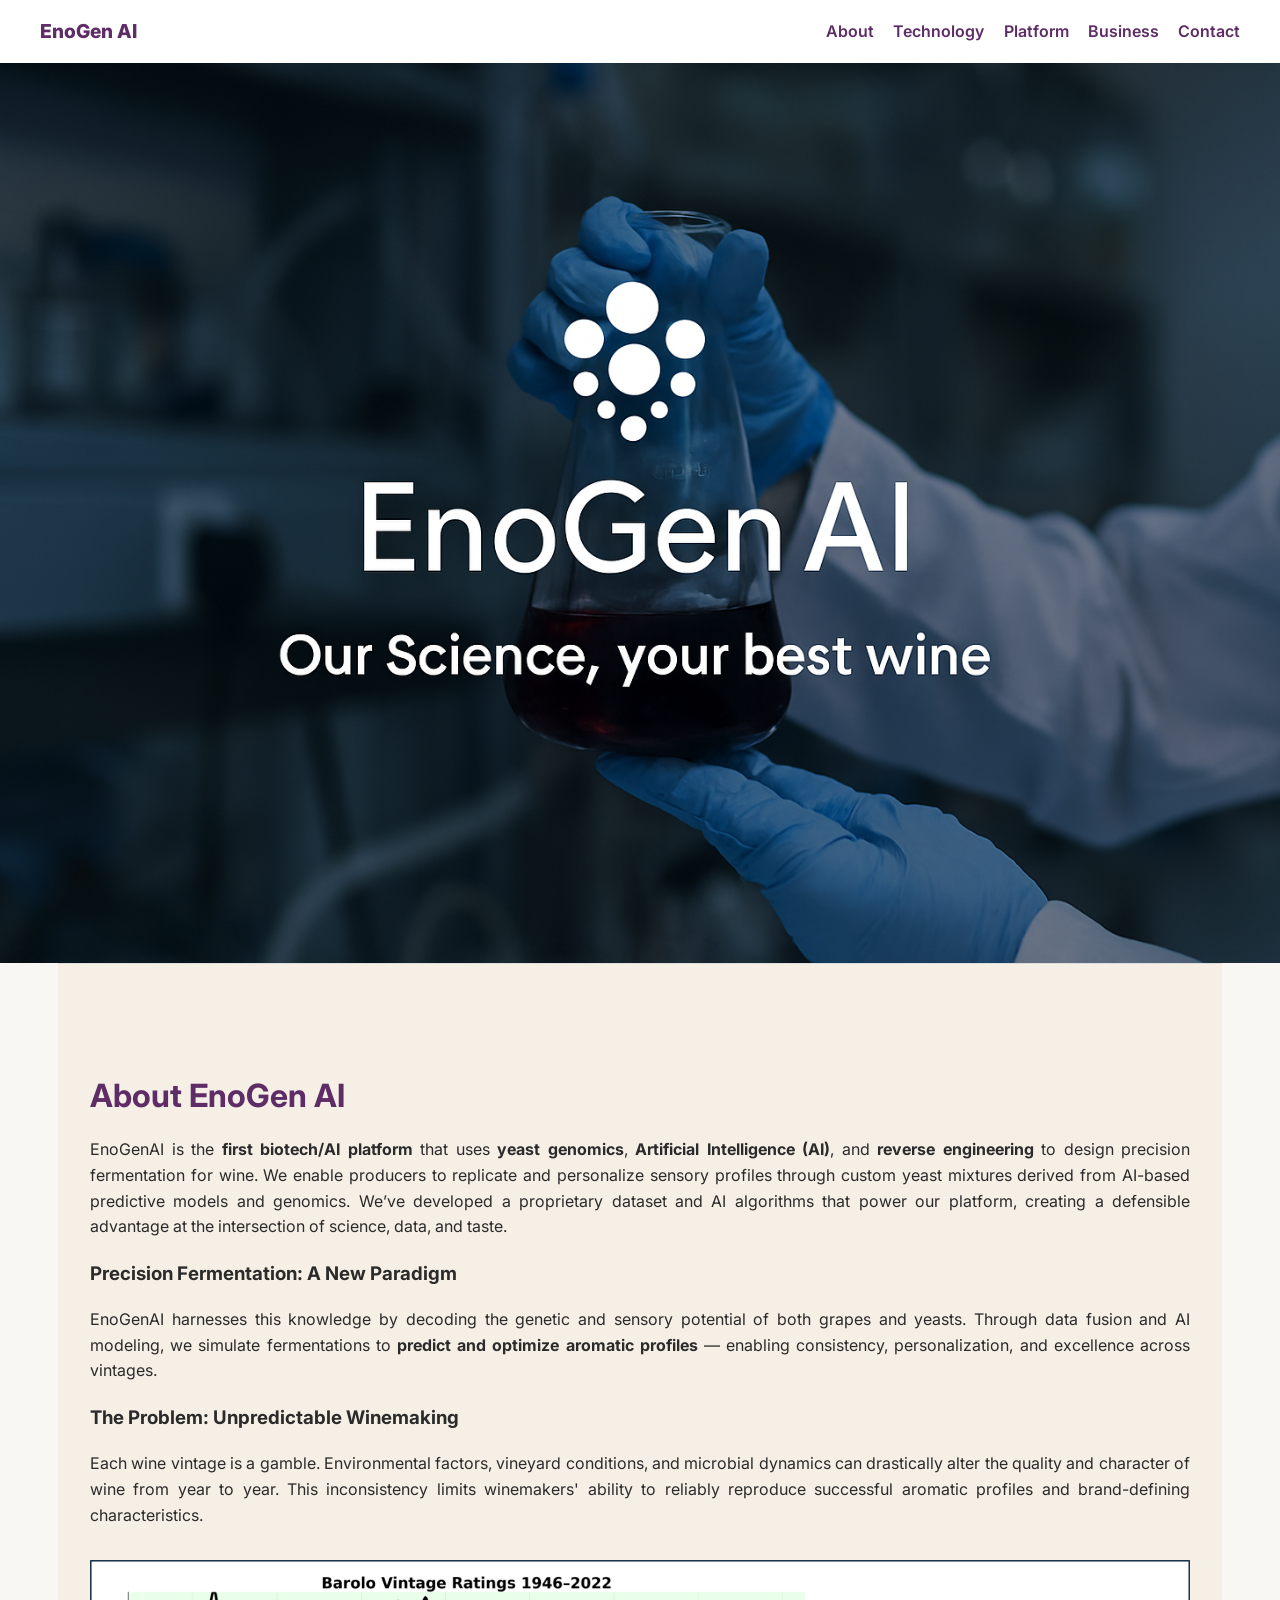
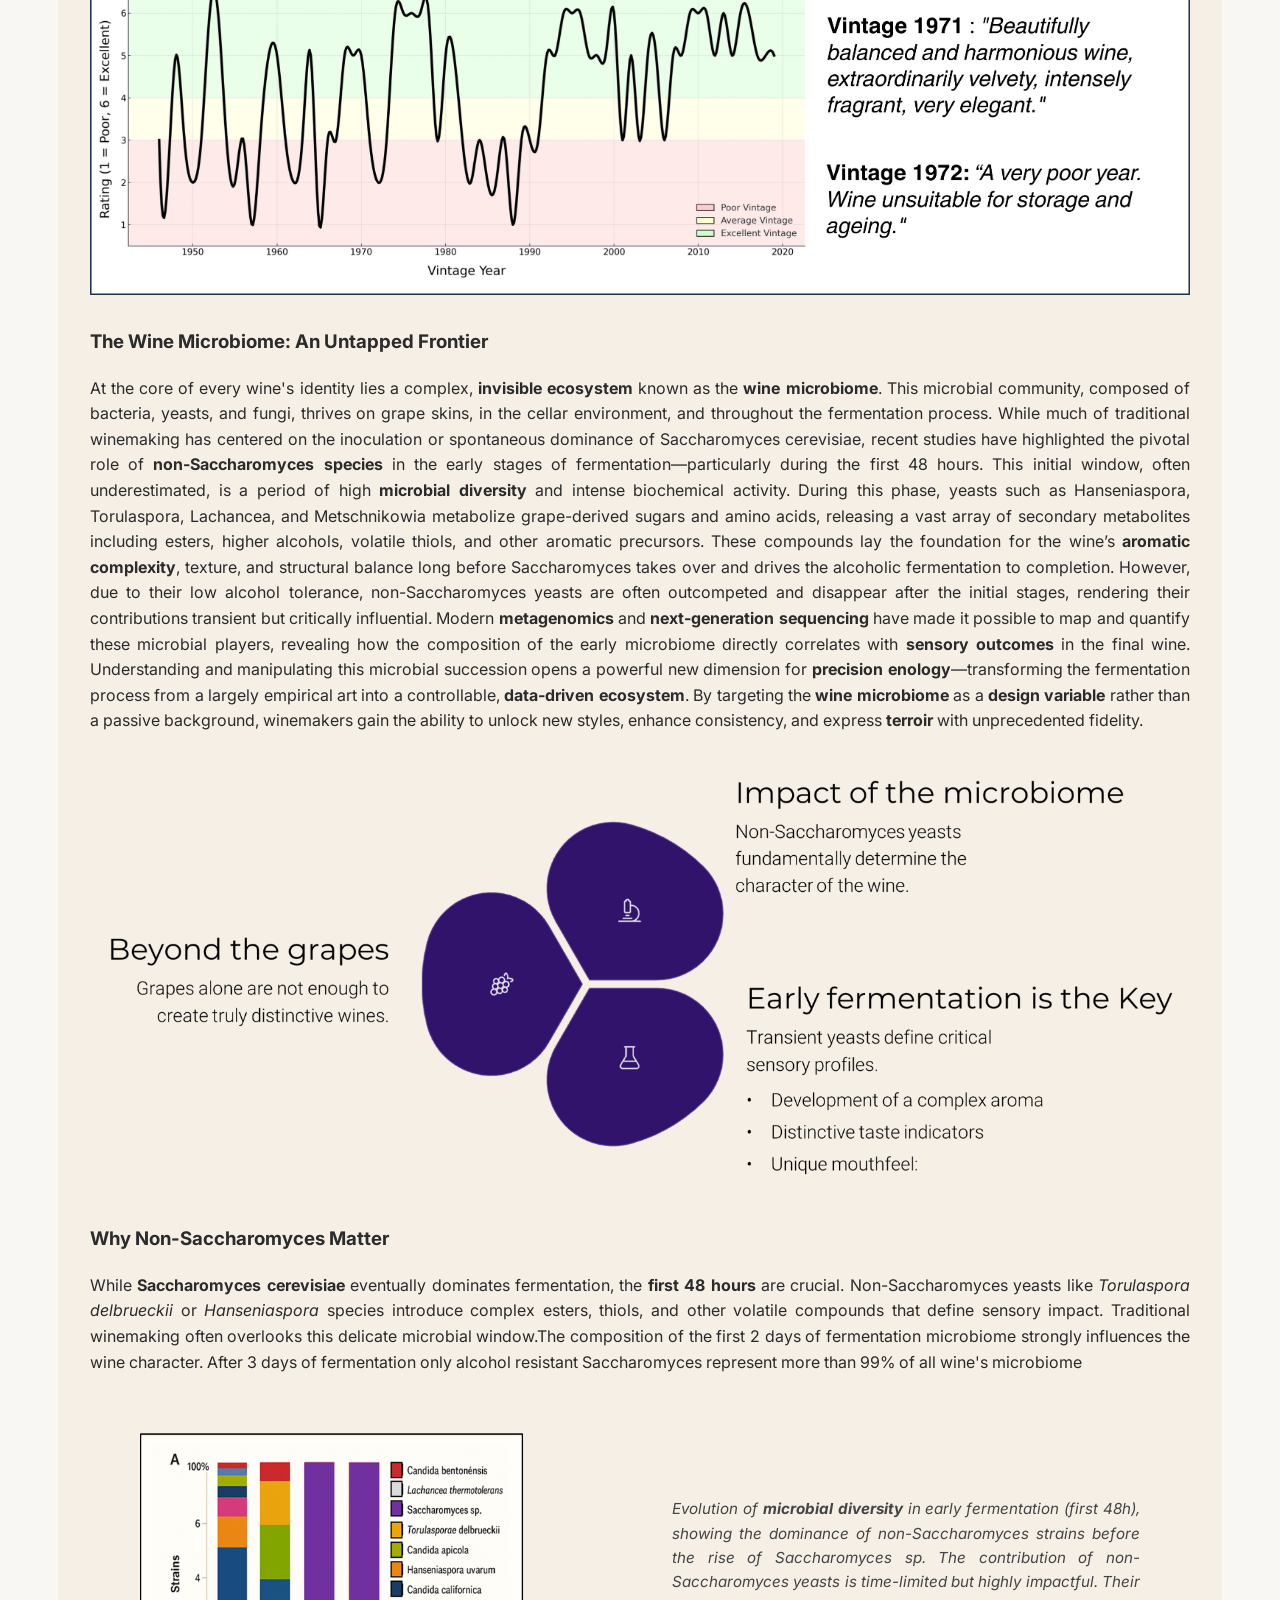
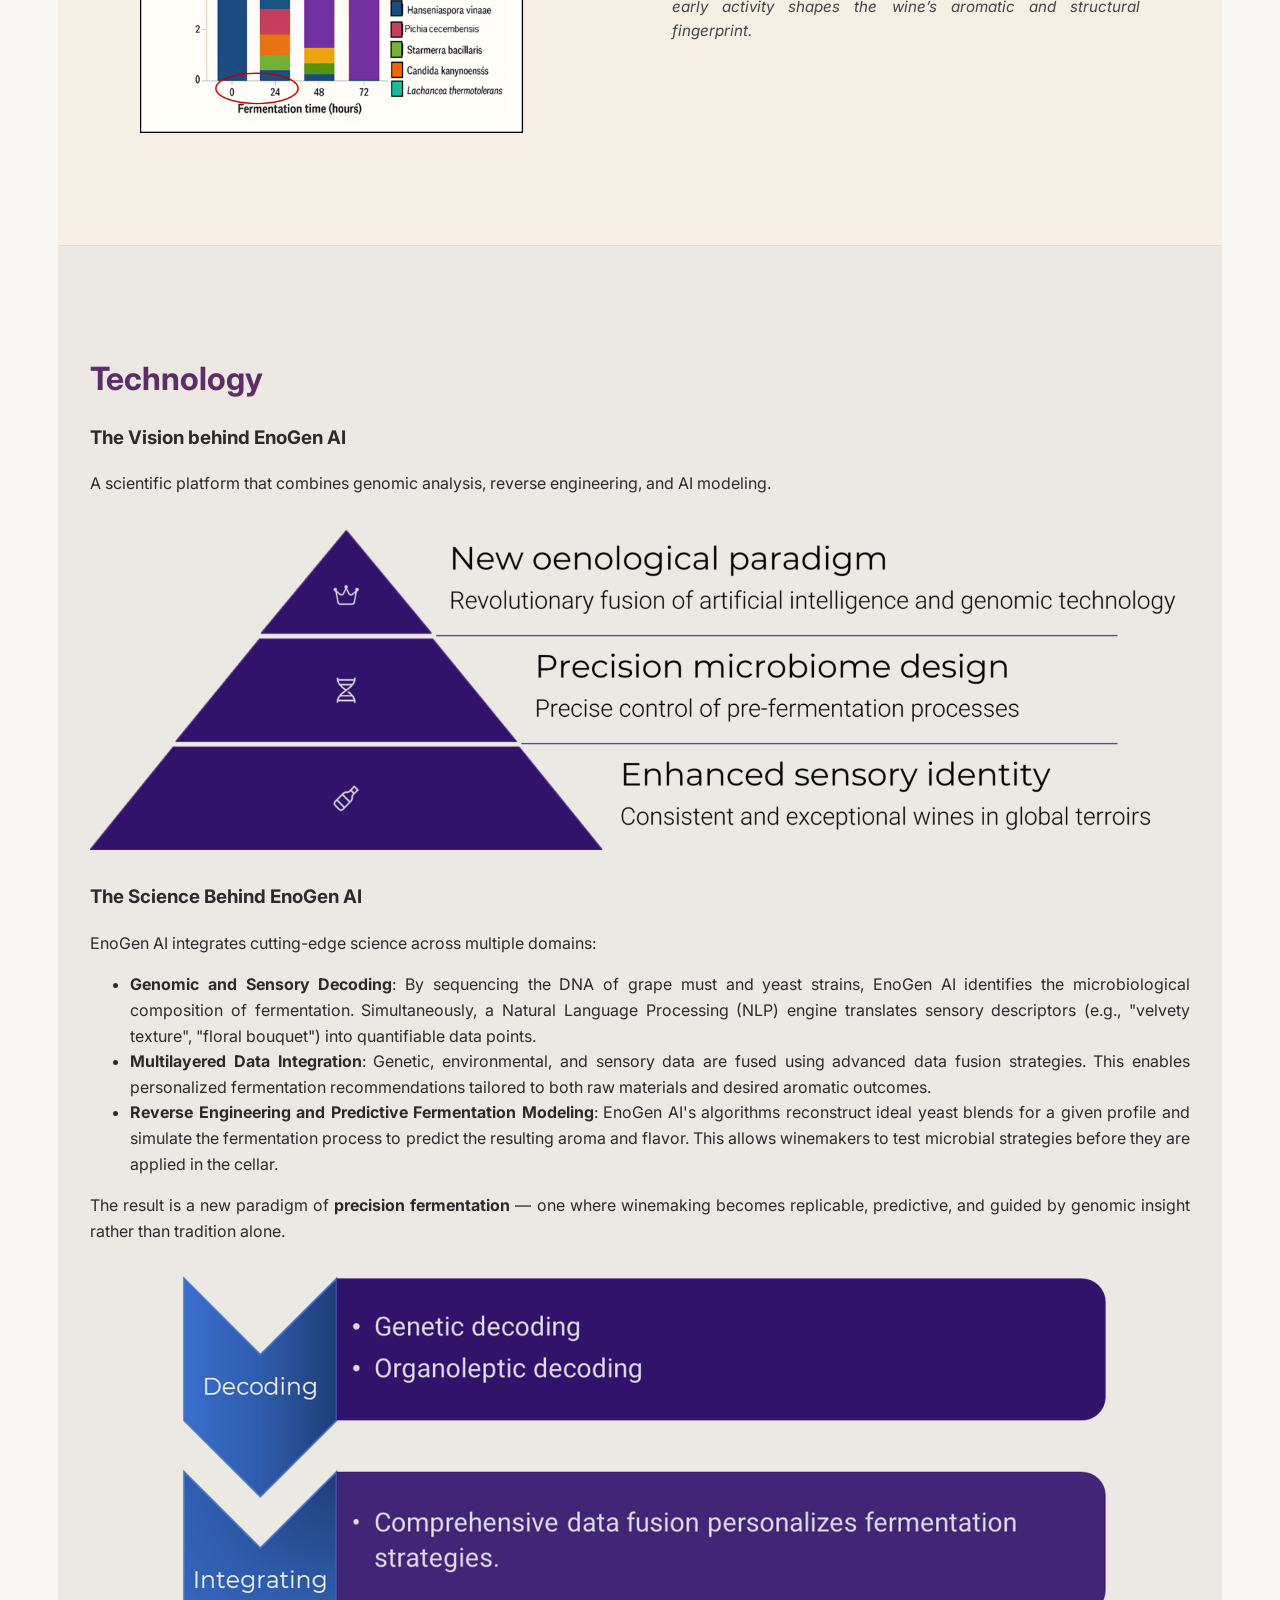
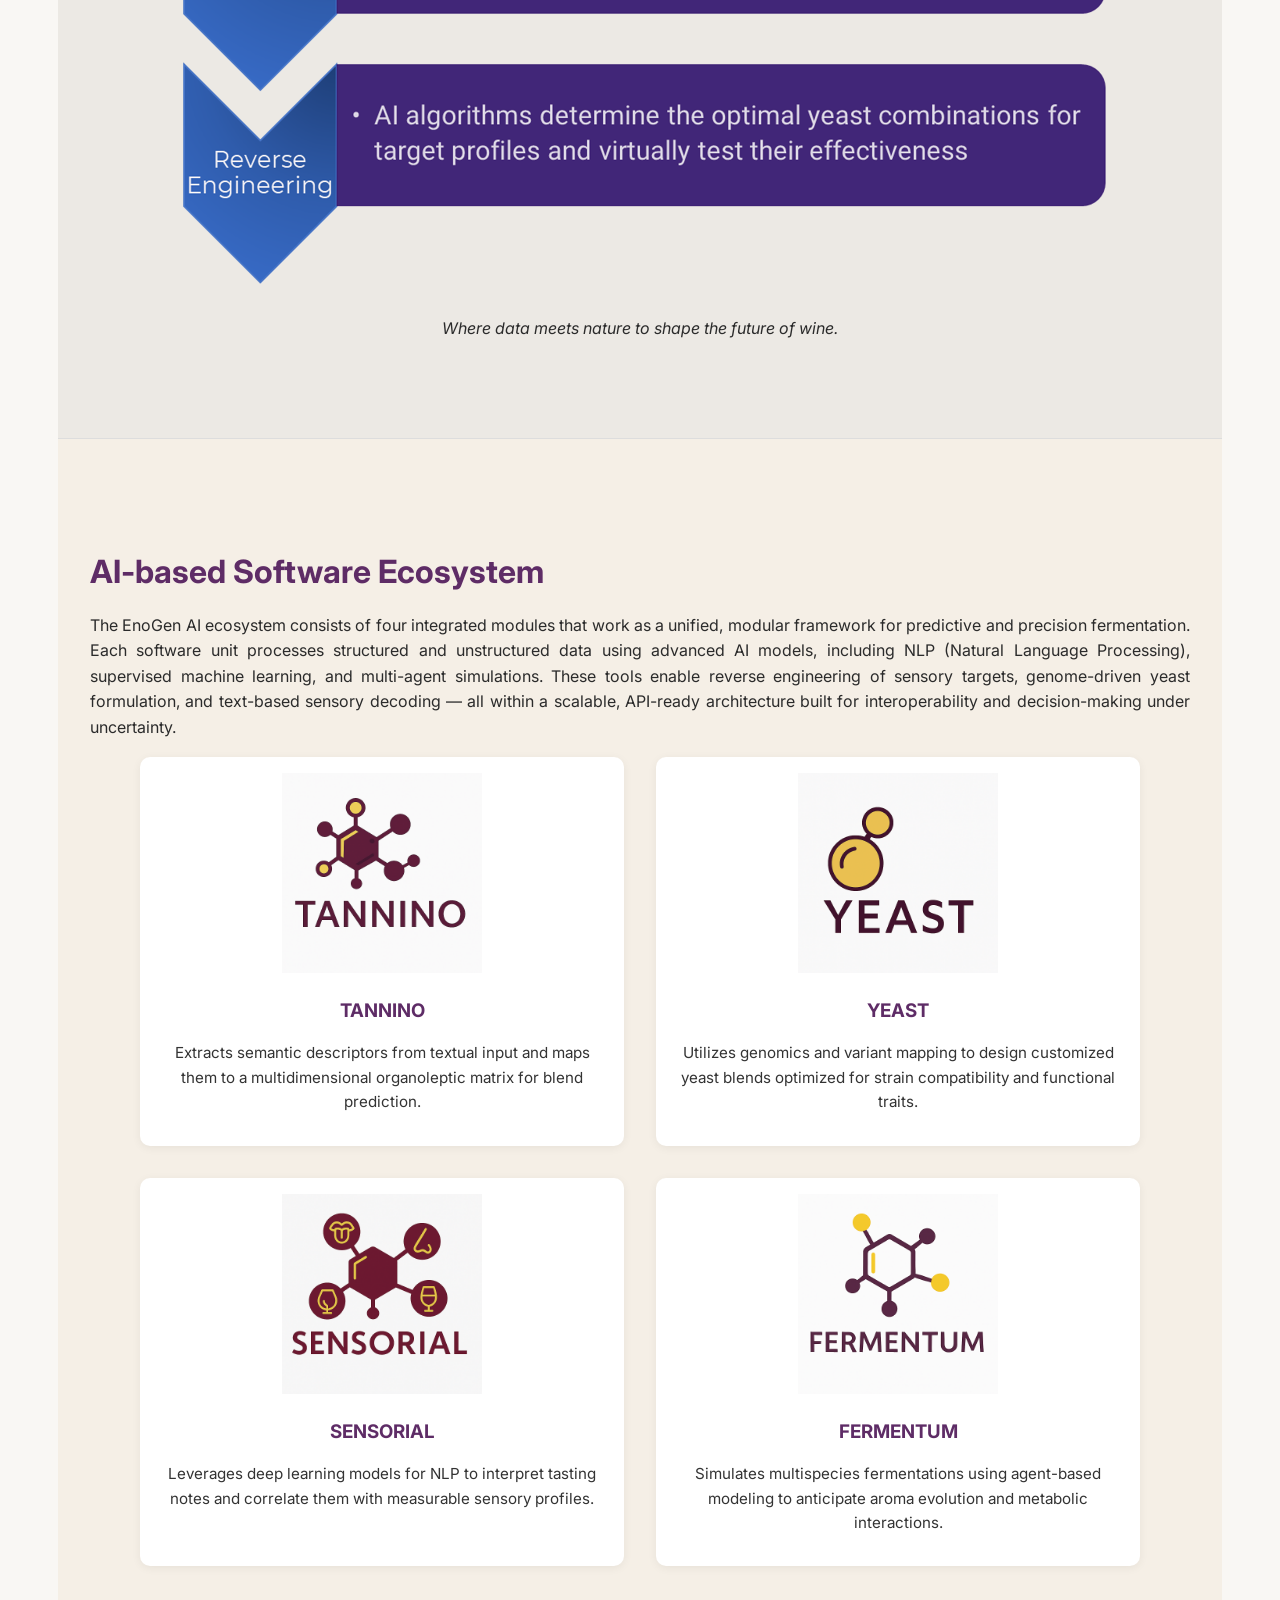
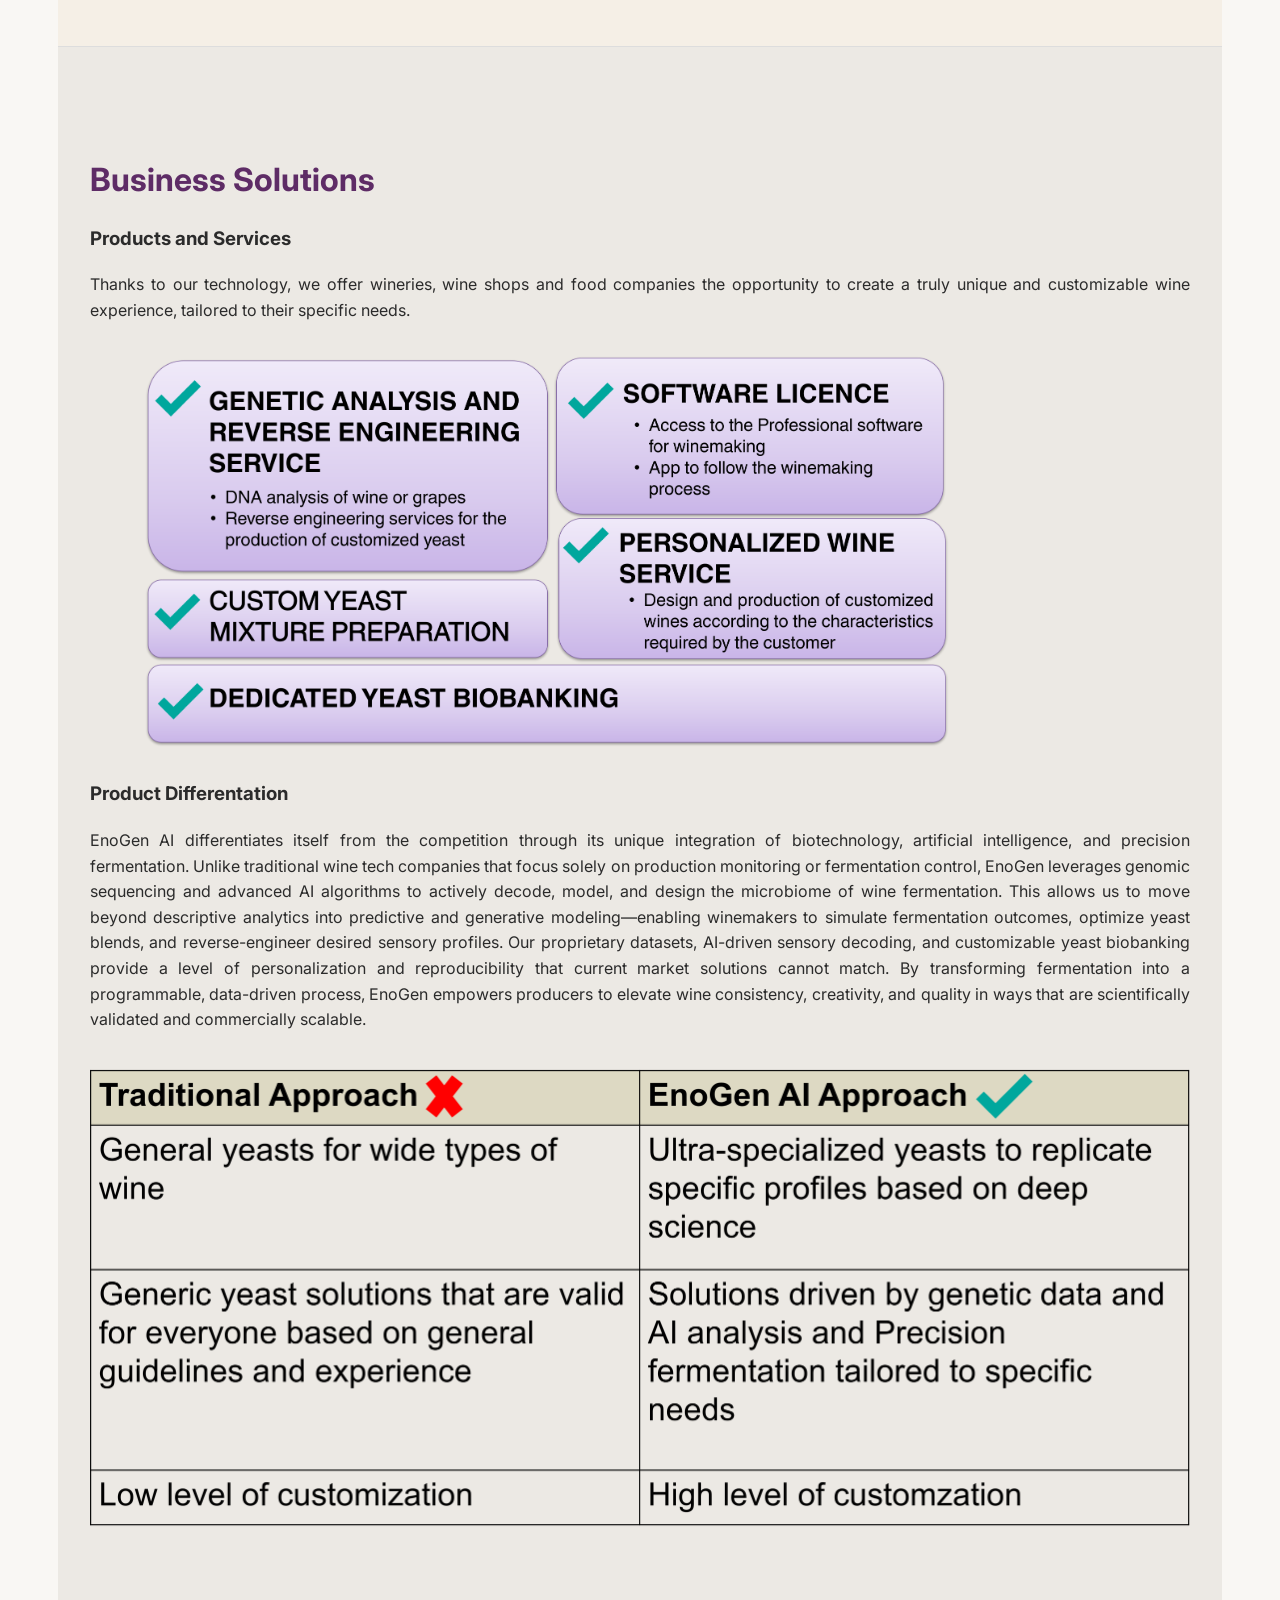
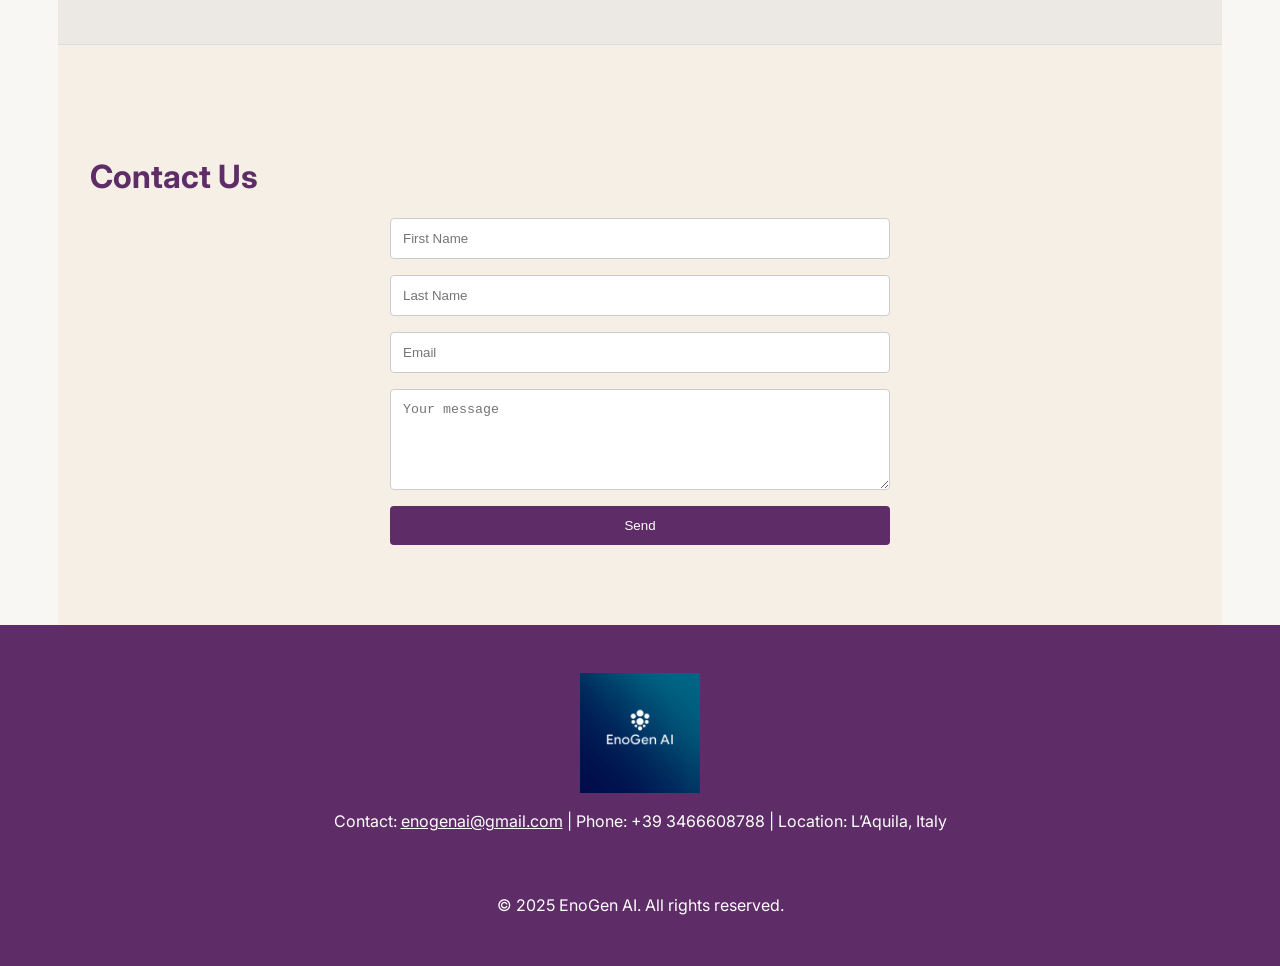
==== commit 43fba6e0: "Update index.htm" ====
--- a/index.htm
+++ b/index.htm
@@ -172,6 +172,37 @@
   }
   #menu-toggle {
     align-self: center;
+  }
+}
+
+
+@media screen and (max-width: 768px) {
+  header {
+    background: url('hero-enogen.jpg') center center/cover no-repeat !important;
+    height: 60vh !important;
+  }
+  .nav-container {
+    align-items: center;
+  }
+  #menu-toggle {
+    align-self: center;
+  }
+  .section img {
+    max-width: 100% !important;
+    height: auto;
+  }
+  .section div img {
+    max-width: 100% !important;
+    height: auto;
+  }
+  .section div div {
+    padding-top: 1rem;
+    font-size: 0.95rem;
+  }
+  .section div {
+    flex-direction: column !important;
+    align-items: center;
+    text-align: justify;
   }
 }
 
@@ -217,7 +248,7 @@
     Evolution of <strong>microbial diversity</strong> in early fermentation (first 48h), showing the dominance of non-Saccharomyces strains before the rise of Saccharomyces sp. The contribution of non-Saccharomyces yeasts is time-limited but highly impactful. Their early activity shapes the wine’s aromatic and structural fingerprint.
   </div>
 </div>
- 
+
   </section>
   <section id="technology" class="section section-dark">
     <h2>Technology</h2>
@@ -290,13 +321,13 @@
 
   <section id="contact" class="section section-light" style="max-width: 1100px; margin: 0 auto;">
     <h2>Contact Us</h2>
-    <form action="https://formspree.io/f/xzzgjljp" style="margin: 0 auto;" method="POST" style="display: flex; flex-direction: column; gap: 1rem; max-width: 500px;">
+    <div style="display: flex; justify-content: center;"><form action="https://formspree.io/f/xzzgjljp" method="POST" style="display: flex; flex-direction: column; gap: 1rem; width: 100%; max-width: 500px;">
       <input type="text" name="first_name" placeholder="First Name" required style="padding: 0.75rem; border-radius: 4px; border: 1px solid #ccc;">
       <input type="text" name="last_name" placeholder="Last Name" required style="padding: 0.75rem; border-radius: 4px; border: 1px solid #ccc;">
       <input type="email" name="email" placeholder="Email" required style="padding: 0.75rem; border-radius: 4px; border: 1px solid #ccc;">
       <textarea name="message" placeholder="Your message" rows="5" required style="padding: 0.75rem; border-radius: 4px; border: 1px solid #ccc;"></textarea>
       <button type="submit" style="padding: 0.75rem; background-color: #5e2c66; color: white; border: none; border-radius: 4px; cursor: pointer;">Send</button>
-    </form>
+    </form></div>
   </section>
   <footer>
   <img src="Logo FINAL OK.png" alt="EnoGen Logo" style="width: 120px; display:block; margin: 1rem auto;">
